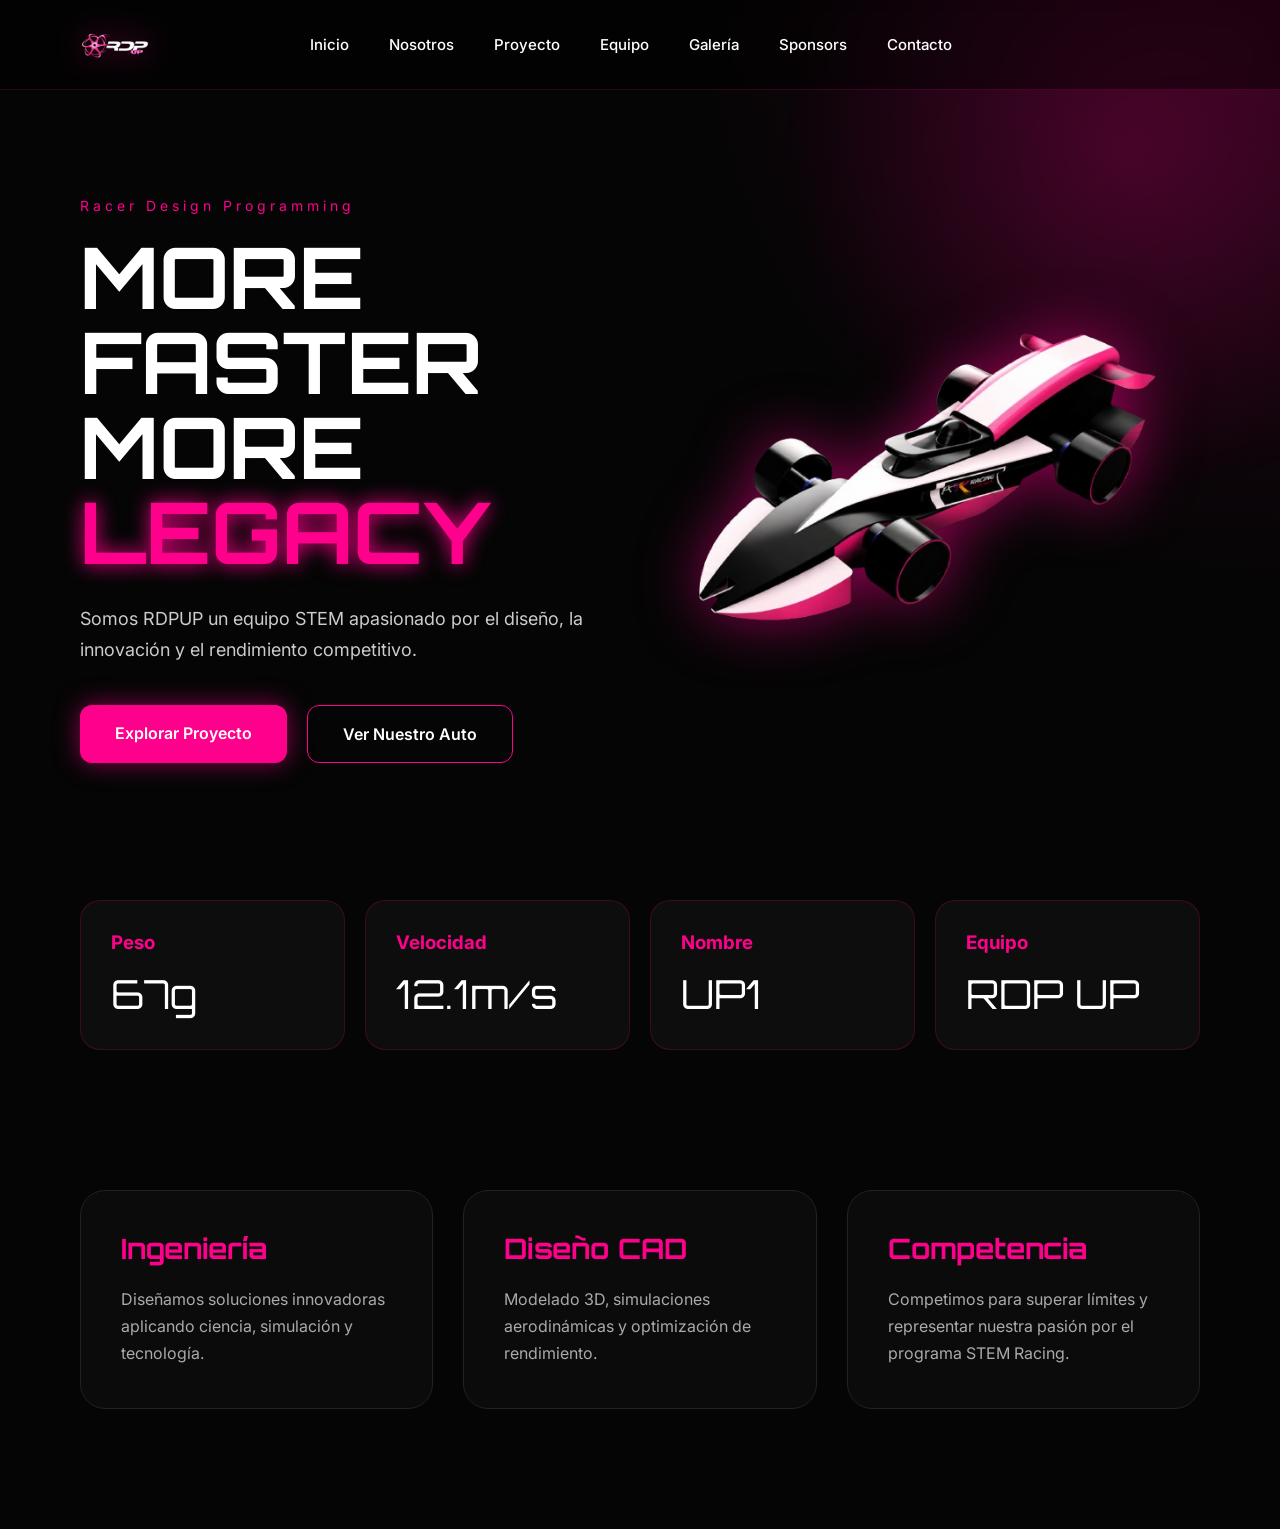
==== index.html @ 8506ed3d "1st 1st" ====
<!DOCTYPE html>
<html lang="es">

<head>

    <meta charset="UTF-8">

    <meta name="viewport" content="width=device-width, initial-scale=1.0">

    <title>RDP UP STEM Racing</title>

    <!-- FUENTES -->
    <link href="https://fonts.googleapis.com/css2?family=Orbitron:wght@400;600;700;800&family=Inter:wght@300;400;500;600&display=swap" rel="stylesheet">

    <!-- CSS -->
    <link rel="stylesheet" href="css/style.css">

</head>

<body>

    <!-- GLOW -->
    <div class="bg-glow"></div>

    <!-- LINEAS -->
    <div class="lines">

        <div class="line"></div>
        <div class="line"></div>
        <div class="line"></div>

    </div>

    <!-- NAVBAR -->
    <nav class="navbar">

        <!-- LOGO -->
        <div class="logo-container">

            <img src="assets/logo/logo.png" alt="RDP UP Logo" class="logo-img">

        </div>

        <!-- LINKS -->
        <div class="nav-links">

            <a href="index.html">Inicio</a>

            <a href="nosotros.html">Nosotros</a>

            <a href="proyecto.html">Proyecto</a>

            <a href="equipo.html">Equipo</a>

            <a href="galeria.html">Galería</a>

            <a href="sponsors.html">Sponsors</a>

            <a href="contacto.html">Contacto</a>

        </div>

    </nav>

    <!-- HERO -->
    <section class="hero">

        <!-- TEXTO -->
        <div class="hero-text">

            <div class="subtitle">
                Racer Design Programming
            </div>

            <h1>
                MORE FASTER<br>
                MORE<br>
                <span>LEGACY</span>
            </h1>

            <p>
                Somos RDPUP un equipo STEM apasionado por el diseño,
                la innovación y el rendimiento competitivo.
            </p>

            <!-- BOTONES -->
            <div class="buttons">

                <a href="proyecto.html" class="btn btn-primary">
                    Explorar Proyecto
                </a>

                <a href="#" class="btn btn-secondary">
                    Ver Nuestro Auto
                </a>

            </div>

        </div>

        <!-- AUTO -->
        <div class="hero-image">

            <img src="assets/cars/car.png" alt="Race Car">

        </div>

    </section>

    <!-- STATS -->
    <section class="stats">

        <div class="stat-card">

            <h3>Peso</h3>

            <p>67g</p>

        </div>

        <div class="stat-card">

            <h3>Velocidad</h3>

            <p>12.1m/s</p>

        </div>

        <div class="stat-card">

            <h3>Nombre</h3>

            <p>UP1</p>

        </div>

        <div class="stat-card">

            <h3>Equipo</h3>

            <p>RDP UP</p>

        </div>

    </section>

    <!-- FEATURES -->
    <section class="features">

        <div class="feature">

            <h2>Ingeniería</h2>

            <p>
                Diseñamos soluciones innovadoras aplicando ciencia,
                simulación y tecnología.
            </p>

        </div>

        <div class="feature">

            <h2>Diseño CAD</h2>

            <p>
                Modelado 3D, simulaciones aerodinámicas
                y optimización de rendimiento.
            </p>

        </div>

        <div class="feature">

            <h2>Competencia</h2>

            <p>
                Competimos para superar límites y representar
                nuestra pasión por el programa STEM Racing.
            </p>

        </div>

    </section>

</body>

</html>
---- css/style.css ----
*{
    margin:0;
    padding:0;
    box-sizing:border-box;
}

body{

    background:
    radial-gradient(circle at top right,#ff008c22,transparent 30%),
    #050505;

    color:white;

    font-family:'Inter',sans-serif;

    overflow-x:hidden;
}

/* GLOW */

.bg-glow{

    position:fixed;

    width:700px;
    height:700px;

    background:radial-gradient(circle,#ff008c33 0%, transparent 70%);

    top:-200px;
    right:-200px;

    z-index:-1;
}

/* NAVBAR */

.navbar{

    width:100%;
    height:90px;

    display:flex;
    align-items:center;
    justify-content:flex-start;

    padding:0 80px;

    position:fixed;

    top:0;
    left:0;

    z-index:1000;

    background:rgba(0,0,0,0.45);

    backdrop-filter:blur(10px);

    border-bottom:1px solid #ff008c33;
}

/* LOGO */

.logo-container{

    display:flex;
    align-items:center;
}

.logo-img{

    height:70px;

    width:auto;

    object-fit:contain;

    filter:drop-shadow(0 0 15px #ff008c88);

    transition:0.3s;
}

.logo-img:hover{

    transform:scale(1.05);

    filter:drop-shadow(0 0 25px #ff008c);
}

/* LINKS */

.nav-links{

    display:flex;

    gap:40px;

    margin-left:80px;
}

.nav-links a{

    color:white;

    text-decoration:none;

    font-size:15px;

    font-weight:500;

    position:relative;

    transition:0.3s;
}

.nav-links a:hover{

    color:#ff008c;
}

.nav-links a::after{

    content:"";

    position:absolute;

    left:0;
    bottom:-8px;

    width:0%;
    height:2px;

    background:#ff008c;

    transition:0.3s;
}

.nav-links a:hover::after{

    width:100%;
}

/* HERO */

.hero{

    min-height:100vh;

    display:flex;
    align-items:center;
    justify-content:space-between;

    padding:140px 80px 80px;

    position:relative;
}

.hero-text{

    width:50%;

    z-index:2;
}

.subtitle{

    color:#ff008c;

    letter-spacing:4px;

    margin-bottom:20px;

    font-size:14px;
}

.hero h1{

    font-family:'Orbitron',sans-serif;

    font-size:85px;

    line-height:1;

    margin-bottom:30px;

    text-transform:uppercase;
}

.hero h1 span{

    color:#ff008c;

    text-shadow:0 0 20px #ff008c;
}

.hero p{

    color:#cccccc;

    font-size:18px;

    line-height:1.7;

    max-width:550px;

    margin-bottom:40px;
}

/* BOTONES */

.buttons{

    display:flex;

    gap:20px;
}

.btn{

    padding:18px 35px;

    border-radius:12px;

    text-decoration:none;

    font-weight:600;

    transition:0.3s;
}

.btn-primary{

    background:#ff008c;

    color:white;

    box-shadow:0 0 25px #ff008c88;
}

.btn-primary:hover{

    transform:translateY(-5px);

    box-shadow:0 0 45px #ff008c;
}

.btn-secondary{

    border:1px solid #ff008c;

    color:white;
}

.btn-secondary:hover{

    background:#ff008c22;
}

/* AUTO */

.hero-image{

    width:50%;

    display:flex;
    justify-content:center;
}

.hero-image img{

    width:100%;

    max-width:850px;

    filter:drop-shadow(0 0 30px #ff008c88);

    animation:float 4s ease-in-out infinite;
}

/* FLOAT */

@keyframes float{

    0%{
        transform:translateY(0px);
    }

    50%{
        transform:translateY(-15px);
    }

    100%{
        transform:translateY(0px);
    }
}

/* STATS */

.stats{

    width:100%;

    display:grid;

    grid-template-columns:repeat(4,1fr);

    gap:20px;

    padding:0 80px 80px;
}

.stat-card{

    background:#0d0d0d;

    border:1px solid #ff008c33;

    padding:30px;

    border-radius:20px;

    transition:0.3s;
}

.stat-card:hover{

    transform:translateY(-8px);

    border-color:#ff008c;

    box-shadow:0 0 30px #ff008c22;
}

.stat-card h3{

    color:#ff008c;

    margin-bottom:15px;
}

.stat-card p{

    font-size:40px;

    font-family:'Orbitron',sans-serif;
}

/* FEATURES */

.features{

    padding:60px 80px 120px;

    display:grid;

    grid-template-columns:repeat(3,1fr);

    gap:30px;
}

.feature{

    background:#0b0b0b;

    border:1px solid #222;

    border-radius:25px;

    padding:40px;

    transition:0.4s;
}

.feature:hover{

    border-color:#ff008c;

    transform:translateY(-10px);

    box-shadow:0 0 40px #ff008c22;
}

.feature h2{

    color:#ff008c;

    margin-bottom:20px;

    font-size:28px;

    font-family:'Orbitron',sans-serif;
}

.feature p{

    color:#aaa;

    line-height:1.7;
}

/* LINEAS */

.lines{

    position:absolute;

    width:100%;
    height:100%;

    overflow:hidden;

    z-index:0;
}

.line{

    position:absolute;

    width:300px;
    height:2px;

    background:linear-gradient(to right, transparent, #ff008c);

    animation:move 5s linear infinite;

    opacity:0.3;
}

.line:nth-child(1){

    top:20%;
    left:-300px;
}

.line:nth-child(2){

    top:50%;
    left:-500px;

    animation-delay:2s;
}

.line:nth-child(3){

    top:75%;
    left:-400px;

    animation-delay:4s;
}

@keyframes move{

    0%{
        transform:translateX(0);
    }

    100%{
        transform:translateX(1800px);
    }
}

/* RESPONSIVE */

@media(max-width:1200px){

    .hero{

        flex-direction:column;

        text-align:center;
    }

    .hero-text,
    .hero-image{

        width:100%;
    }

    .hero h1{

        font-size:55px;
    }

    .buttons{

        justify-content:center;
    }

    .stats{

        grid-template-columns:repeat(2,1fr);
    }

    .features{

        grid-template-columns:1fr;
    }

    .navbar{

        padding:0 30px;
    }
}

@media(max-width:700px){

    .hero{

        padding:140px 25px 60px;
    }

    .stats{

        padding:0 25px 60px;

        grid-template-columns:1fr;
    }

    .features{

        padding:40px 25px 100px;
    }

    .hero h1{

        font-size:42px;
    }

    .nav-links{

        display:none;
    }

    .logo-img{

        height:55px;
    }
}

/* ========================= */
/* GOOGLE FONTS */
/* ========================= */

/*
<link href="https://fonts.googleapis.com/css2?family=Orbitron:wght@400;600;700;800&family=Inter:wght@300;400;500;600&display=swap" rel="stylesheet">
*/

/* ========================= */
/* RESET */
/* ========================= */

*{
    margin:0;
    padding:0;
    box-sizing:border-box;
}

/* ========================= */
/* BODY */
/* ========================= */

body{

    background:
    radial-gradient(circle at top right,#ff008c22,transparent 30%),
    #050505;

    color:white;

    font-family:'Inter',sans-serif;

    overflow-x:hidden;
}

/* ========================= */
/* NAVBAR */
/* ========================= */

.navbar{

    width:100%;

    height:90px;

    display:flex;

    align-items:center;

    justify-content:flex-start;

    gap:80px;

    padding:0 80px;

    position:fixed;

    top:0;
    left:0;

    z-index:1000;

    background:rgba(0,0,0,0.45);

    backdrop-filter:blur(10px);

    border-bottom:1px solid #ff008c33;
}

/* ========================= */
/* LOGO NAVBAR */
/* ========================= */

.logo-img{

    height:70px;

    width:auto;

    object-fit:contain;

    filter:drop-shadow(0 0 15px #ff008c88);

    transition:0.3s;
}

.logo-img:hover{

    transform:scale(1.05);

    filter:drop-shadow(0 0 25px #ff008c);
}

/* ========================= */
/* LINKS */
/* ========================= */

.nav-links{

    display:flex;

    gap:40px;
}

.nav-links a{

    color:white;

    text-decoration:none;

    font-size:15px;

    font-weight:500;

    position:relative;

    transition:0.3s;
}

.nav-links a:hover{

    color:#ff008c;
}

.nav-links a::after{

    content:"";

    position:absolute;

    left:0;
    bottom:-8px;

    width:0%;

    height:2px;

    background:#ff008c;

    transition:0.3s;
}

.nav-links a:hover::after{

    width:100%;
}

/* ========================= */
/* NOSOTROS */
/* ========================= */

.about{

    width:100%;

    padding:160px 80px 120px;

    position:relative;
}

/* ========================= */
/* TITULO */
/* ========================= */

.about-title{

    text-align:center;

    margin-bottom:100px;
}

.about-title h1{

    width:100%;

    display:flex;

    justify-content:center;

    align-items:center;

    margin-bottom:5px;
}

/* ========================= */
/* LOGO GRANDE */
/* ========================= */

.about-logo{

    width:400px !important;

    height:auto !important;

    display:block;

    margin:auto;

    object-fit:contain;

    filter:drop-shadow(0 0 30px #ff008c88);

    transition:0.3s;
}

.about-logo:hover{

    transform:scale(1.03);

    filter:drop-shadow(0 0 45px #ff008c);
}

.about-title p{

    color:#aaaaaa;

    font-size:18px;

    line-height:1.8;

    max-width:750px;

    margin:auto;
}

/* ========================= */
/* CONTENIDO */
/* ========================= */

.about-content{

    display:flex;

    align-items:center;

    justify-content:space-between;

    gap:70px;

    margin-bottom:120px;
}

/* ========================= */
/* TEXTO */
/* ========================= */

.about-text{

    width:50%;
}

.about-text h2{

    font-size:42px;

    margin-bottom:25px;

    font-family:'Orbitron',sans-serif;
}

.about-text p{

    color:#bdbdbd;

    line-height:1.8;

    font-size:17px;

    margin-bottom:35px;
}

/* ========================= */
/* MISION Y VISION */
/* ========================= */

.mission-vision{

    display:flex;

    gap:25px;
}

.info-card{

    background:#0d0d0d;

    border:1px solid #ff008c33;

    border-radius:22px;

    padding:30px;

    transition:0.3s;
}

.info-card:hover{

    transform:translateY(-8px);

    border-color:#ff008c;

    box-shadow:0 0 35px #ff008c22;
}

.info-card h3{

    color:#ff008c;

    margin-bottom:15px;

    font-size:24px;

    font-family:'Orbitron',sans-serif;
}

.info-card p{

    margin-bottom:0;
}

/* ========================= */
/* IMAGEN */
/* ========================= */

.about-image{

    width:50%;

    display:flex;

    justify-content:center;
}

.about-image img{

    width:100%;

    max-width:700px;

    filter:drop-shadow(0 0 35px #ff008c66);

    animation:float 4s ease-in-out infinite;
}

/* ========================= */
/* VALORES */
/* ========================= */

.values{

    display:grid;

    grid-template-columns:repeat(4,1fr);

    gap:25px;

    margin-bottom:120px;
}

.value-card{

    background:#0b0b0b;

    border:1px solid #222;

    border-radius:22px;

    padding:35px;

    transition:0.3s;
}

.value-card:hover{

    transform:translateY(-10px);

    border-color:#ff008c;

    box-shadow:0 0 35px #ff008c22;
}

.value-card h3{

    color:#ff008c;

    margin-bottom:20px;

    font-size:24px;

    font-family:'Orbitron',sans-serif;
}

.value-card p{

    color:#aaaaaa;

    line-height:1.7;
}

/* ========================= */
/* FRASE */
/* ========================= */

.about-quote{

    text-align:center;
}

.about-quote h2{

    font-size:44px;

    font-family:'Orbitron',sans-serif;

    text-shadow:0 0 20px #ff008c33;
}

/* ========================= */
/* FLOAT */
/* ========================= */

@keyframes float{

    0%{
        transform:translateY(0px);
    }

    50%{
        transform:translateY(-15px);
    }

    100%{
        transform:translateY(0px);
    }
}

/* ========================= */
/* RESPONSIVE */
/* ========================= */

@media(max-width:1200px){

    .about-content{

        flex-direction:column;
    }

    .about-text,
    .about-image{

        width:100%;
    }

    .values{

        grid-template-columns:repeat(2,1fr);
    }
}

@media(max-width:700px){

    .navbar{

        padding:0 20px;

        gap:30px;
    }

    .nav-links{

        display:none;
    }

    .logo-img{

        height:55px;
    }

    .about{

        padding:130px 25px 100px;
    }

    .about-logo{

        width:95% !important;
    }

    .about-title p{

        font-size:16px;
    }

    .about-text h2{

        font-size:30px;
    }

    .mission-vision{

        flex-direction:column;
    }

    .values{

        grid-template-columns:1fr;
    }

    .about-quote h2{

        font-size:28px;
    }
}

/* ========================= */
/* EQUIPO */
/* ========================= */

.team{

    width:100%;

    padding:160px 80px 120px;

    position:relative;
}

/* ========================= */
/* TITULO */
/* ========================= */

.team-title{

    text-align:center;

    margin-bottom:100px;
}

.team-title h1{

    font-size:72px;

    font-family:'Orbitron',sans-serif;

    color:#ff008c;

    margin-bottom:25px;

    text-shadow:0 0 20px #ff008c66;
}

.team-title p{

    color:#aaaaaa;

    font-size:18px;

    line-height:1.8;

    max-width:750px;

    margin:auto;
}

/* ========================= */
/* GRID */
/* ========================= */

.team-grid{

    display:grid;

    grid-template-columns:repeat(4,1fr);

    gap:30px;

    margin-bottom:120px;
}

/* ========================= */
/* CARD */
/* ========================= */

.team-card{

    background:#0b0b0b;

    border:1px solid #222;

    border-radius:28px;

    overflow:hidden;

    transition:0.4s;

    position:relative;
}

.team-card:hover{

    transform:translateY(-12px);

    border-color:#ff008c;

    box-shadow:0 0 40px #ff008c22;
}

/* ========================= */
/* IMAGEN */
/* ========================= */

.team-image{

    width:100%;

    height:320px;

    overflow:hidden;

    position:relative;
}

.team-image img{

    width:100%;

    height:100%;

    object-fit:cover;

    transition:0.5s;
}

.team-card:hover .team-image img{

    transform:scale(1.08);
}

/* ========================= */
/* INFO */
/* ========================= */

.team-info{

    padding:30px;
}

.team-info h2{

    font-size:28px;

    font-family:'Orbitron',sans-serif;

    margin-bottom:10px;
}

.team-info h3{

    color:#ff008c;

    margin-bottom:18px;

    font-size:18px;

    font-weight:600;
}

.team-info p{

    color:#aaaaaa;

    line-height:1.7;

    font-size:15px;
}

/* ========================= */
/* FRASE */
/* ========================= */

.team-quote{

    text-align:center;
}

.team-quote h2{

    font-size:44px;

    font-family:'Orbitron',sans-serif;

    text-shadow:0 0 20px #ff008c33;
}

/* ========================= */
/* RESPONSIVE */
/* ========================= */

@media(max-width:1300px){

    .team-grid{

        grid-template-columns:repeat(2,1fr);
    }
}

@media(max-width:700px){

    .team{

        padding:130px 25px 100px;
    }

    .team-title h1{

        font-size:48px;
    }

    .team-title p{

        font-size:16px;
    }

    .team-grid{

        grid-template-columns:1fr;
    }

    .team-image{

        height:280px;
    }

    .team-quote h2{

        font-size:28px;
    }
}

/* ========================= */
/* GALERIA */
/* ========================= */

.gallery{

    width:100%;

    padding:160px 80px 120px;

    position:relative;
}

/* ========================= */
/* TITULO */
/* ========================= */

.gallery-title{

    text-align:center;

    margin-bottom:100px;
}

.gallery-title h1{

    font-size:72px;

    font-family:'Orbitron',sans-serif;

    color:#ff008c;

    margin-bottom:25px;

    text-shadow:0 0 20px #ff008c66;
}

.gallery-title p{

    color:#aaaaaa;

    font-size:18px;

    line-height:1.8;

    max-width:750px;

    margin:auto;
}

/* ========================= */
/* GRID */
/* ========================= */

.gallery-grid{

    display:grid;

    grid-template-columns:repeat(3,1fr);

    grid-auto-rows:280px;

    gap:25px;

    margin-bottom:120px;
}

/* ========================= */
/* ITEM */
/* ========================= */

.gallery-item{

    position:relative;

    overflow:hidden;

    border-radius:28px;

    border:1px solid #222;

    background:#0b0b0b;

    transition:0.4s;
}

.gallery-item:hover{

    transform:translateY(-10px);

    border-color:#ff008c;

    box-shadow:0 0 40px #ff008c22;
}

/* ========================= */
/* ITEMS GRANDES */
/* ========================= */

.gallery-item.large{

    grid-column:span 2;
}

/* ========================= */
/* IMAGEN */
/* ========================= */

.gallery-item img{

    width:100%;

    height:100%;

    object-fit:cover;

    transition:0.6s;
}

.gallery-item:hover img{

    transform:scale(1.08);
}

/* ========================= */
/* OVERLAY */
/* ========================= */

.gallery-overlay{

    position:absolute;

    inset:0;

    background:
    linear-gradient(to top,
    rgba(0,0,0,0.9),
    rgba(0,0,0,0.1));

    display:flex;

    align-items:flex-end;

    padding:30px;

    opacity:1;
}

.gallery-overlay h2{

    color:white;

    font-size:28px;

    font-family:'Orbitron',sans-serif;

    text-shadow:0 0 10px #000;
}

/* ========================= */
/* FRASE */
/* ========================= */

.gallery-quote{

    text-align:center;
}

.gallery-quote h2{

    font-size:44px;

    font-family:'Orbitron',sans-serif;

    text-shadow:0 0 20px #ff008c33;
}

/* ========================= */
/* RESPONSIVE */
/* ========================= */

@media(max-width:1200px){

    .gallery-grid{

        grid-template-columns:repeat(2,1fr);
    }

    .gallery-item.large{

        grid-column:span 2;
    }
}

@media(max-width:700px){

    .gallery{

        padding:130px 25px 100px;
    }

    .gallery-title h1{

        font-size:48px;
    }

    .gallery-title p{

        font-size:16px;
    }

    .gallery-grid{

        grid-template-columns:1fr;

        grid-auto-rows:260px;
    }

    .gallery-item.large{

        grid-column:span 1;
    }

    .gallery-overlay h2{

        font-size:22px;
    }

    .gallery-quote h2{

        font-size:28px;
    }
}

/* ========================= */
/* PROYECTO */
/* ========================= */

.project{

    width:100%;

    padding:160px 80px 120px;

    position:relative;
}

/* ========================= */
/* TITULO */
/* ========================= */

.project-title{

    text-align:center;

    margin-bottom:100px;
}

.project-title h1{

    font-size:72px;

    font-family:'Orbitron',sans-serif;

    color:#ff008c;

    margin-bottom:25px;

    text-shadow:0 0 20px #ff008c66;
}

.project-title p{

    color:#aaaaaa;

    font-size:18px;

    line-height:1.8;

    max-width:760px;

    margin:auto;
}

/* ========================= */
/* HERO */
/* ========================= */

.project-hero{

    display:flex;

    align-items:center;

    justify-content:space-between;

    gap:80px;

    margin-bottom:120px;
}

/* ========================= */
/* INFO */
/* ========================= */

.project-info{

    width:50%;
}

.project-info h2{

    font-size:54px;

    font-family:'Orbitron',sans-serif;

    margin-bottom:25px;
}

.project-info p{

    color:#bdbdbd;

    line-height:1.9;

    font-size:17px;

    margin-bottom:40px;
}

/* ========================= */
/* STATS */
/* ========================= */

.project-stats{

    display:flex;

    gap:25px;

    flex-wrap:wrap;
}

.project-stat{

    background:#0d0d0d;

    border:1px solid #ff008c33;

    border-radius:22px;

    padding:28px;

    min-width:240px;

    max-width:320px;

    transition:0.3s;
}

.project-stat:hover{

    transform:translateY(-8px);

    border-color:#ff008c;

    box-shadow:0 0 35px #ff008c22;
}

.project-stat h3{

    color:#ff008c;

    margin-bottom:12px;

    font-size:18px;
}

.project-stat span{

    font-size:20px;

    font-family:'Inter',sans-serif;

    font-weight:500;

    line-height:1.6;

    color:#ffffff;

    display:block;
}

/* ========================= */
/* IMAGEN */
/* ========================= */

.project-image{

    width:50%;

    display:flex;

    justify-content:center;
}

.project-image img{

    width:100%;

    max-width:760px;

    filter:drop-shadow(0 0 45px #ff008c66);

    animation:float 4s ease-in-out infinite;
}

/* ========================= */
/* FEATURES */
/* ========================= */

.project-features{

    display:grid;

    grid-template-columns:repeat(3,1fr);

    gap:30px;

    margin-bottom:120px;
}

.feature-card{

    background:#0b0b0b;

    border:1px solid #222;

    border-radius:28px;

    padding:40px;

    transition:0.4s;
}

.feature-card:hover{

    transform:translateY(-10px);

    border-color:#ff008c;

    box-shadow:0 0 40px #ff008c22;
}

.feature-card h2{

    color:#ff008c;

    margin-bottom:20px;

    font-size:28px;

    font-family:'Orbitron',sans-serif;
}

.feature-card p{

    color:#aaaaaa;

    line-height:1.8;
}

/* ========================= */
/* TIMELINE */
/* ========================= */

.timeline-section{

    margin-bottom:120px;
}

.timeline-section h2{

    text-align:center;

    font-size:52px;

    font-family:'Orbitron',sans-serif;

    margin-bottom:70px;
}

/* ========================= */
/* TIMELINE GRID */
/* ========================= */

.timeline{

    display:grid;

    grid-template-columns:repeat(4,1fr);

    gap:25px;
}

.timeline-item{

    background:#0d0d0d;

    border:1px solid #222;

    border-radius:26px;

    padding:35px;

    transition:0.4s;

    position:relative;

    overflow:hidden;
}

.timeline-item:hover{

    transform:translateY(-10px);

    border-color:#ff008c;

    box-shadow:0 0 40px #ff008c22;
}

.timeline-item span{

    position:absolute;

    top:20px;
    right:20px;

    font-size:70px;

    font-family:'Orbitron',sans-serif;

    color:#ff008c11;
}

.timeline-item h3{

    font-size:28px;

    margin-bottom:20px;

    position:relative;

    z-index:2;

    font-family:'Orbitron',sans-serif;
}

.timeline-item p{

    color:#aaaaaa;

    line-height:1.8;

    position:relative;

    z-index:2;
}

/* ========================= */
/* FRASE */
/* ========================= */

.project-quote{

    text-align:center;
}

.project-quote h2{

    font-size:46px;

    font-family:'Orbitron',sans-serif;

    text-shadow:0 0 20px #ff008c33;
}

/* ========================= */
/* FLOAT */
/* ========================= */

@keyframes float{

    0%{
        transform:translateY(0px);
    }

    50%{
        transform:translateY(-15px);
    }

    100%{
        transform:translateY(0px);
    }
}

/* ========================= */
/* RESPONSIVE */
/* ========================= */

@media(max-width:1300px){

    .project-hero{

        flex-direction:column;
    }

    .project-info,
    .project-image{

        width:100%;
    }

    .project-features{

        grid-template-columns:1fr;
    }

    .timeline{

        grid-template-columns:repeat(2,1fr);
    }
}

@media(max-width:700px){

    .project{

        padding:130px 25px 100px;
    }

    .project-title h1{

        font-size:48px;
    }

    .project-title p{

        font-size:16px;
    }

    .project-info h2{

        font-size:38px;
    }

    .project-stats{

        flex-direction:column;
    }

    .timeline{

        grid-template-columns:1fr;
    }

    .timeline-section h2{

        font-size:34px;
    }

    .project-quote h2{

        font-size:28px;
    }
}

/* ========================= */
/* SPONSORS */
/* ========================= */

.sponsors{

    width:100%;

    padding:160px 80px 120px;

    position:relative;
}

/* ========================= */
/* TITULO */
/* ========================= */

.sponsors-title{

    text-align:center;

    margin-bottom:100px;
}

.sponsors-title h1{

    font-size:72px;

    font-family:'Orbitron',sans-serif;

    color:#ff008c;

    margin-bottom:25px;

    text-shadow:0 0 20px #ff008c66;
}

.sponsors-title p{

    color:#aaaaaa;

    font-size:18px;

    line-height:1.8;

    max-width:760px;

    margin:auto;
}

/* ========================= */
/* GRID */
/* ========================= */

.sponsors-grid{

    display:grid;

    grid-template-columns:repeat(3,1fr);

    gap:35px;

    margin-bottom:120px;
}

/* ========================= */
/* CARD */
/* ========================= */

.sponsor-card{

    background:#0b0b0b;

    border:1px solid #222;

    border-radius:30px;

    padding:45px 35px;

    transition:0.4s;

    text-align:center;

    position:relative;

    overflow:hidden;
}

.sponsor-card:hover{

    transform:translateY(-12px);

    border-color:#ff008c;

    box-shadow:0 0 45px #ff008c22;
}

/* ========================= */
/* LOGO */
/* ========================= */

.sponsor-logo{

    width:100%;

    height:140px;

    display:flex;

    align-items:center;

    justify-content:center;

    margin-bottom:35px;
}

.sponsor-logo img{

    max-width:180px;

    max-height:120px;

    object-fit:contain;

    filter:drop-shadow(0 0 20px #ff008c55);

    transition:0.4s;
}

.sponsor-card:hover .sponsor-logo img{

    transform:scale(1.08);

    filter:drop-shadow(0 0 30px #ff008c);
}

/* ========================= */
/* INFO */
/* ========================= */

.sponsor-info h2{

    font-size:28px;

    font-family:'Orbitron',sans-serif;

    margin-bottom:20px;

    color:white;
}

.sponsor-info p{

    color:#aaaaaa;

    line-height:1.8;

    font-size:16px;
}

/* ========================= */
/* CTA */
/* ========================= */

.sponsor-cta{

    text-align:center;

    background:#0b0b0b;

    border:1px solid #ff008c33;

    border-radius:35px;

    padding:70px 50px;
}

.sponsor-cta h2{

    font-size:46px;

    font-family:'Orbitron',sans-serif;

    margin-bottom:25px;

    text-shadow:0 0 20px #ff008c33;
}

.sponsor-cta p{

    color:#aaaaaa;

    font-size:18px;

    line-height:1.8;

    max-width:700px;

    margin:auto auto 40px;
}

/* ========================= */
/* BOTON */
/* ========================= */

.sponsor-btn{

    display:inline-block;

    padding:18px 40px;

    background:#ff008c;

    color:white;

    text-decoration:none;

    border-radius:14px;

    font-weight:600;

    transition:0.3s;

    box-shadow:0 0 25px #ff008c66;
}

.sponsor-btn:hover{

    transform:translateY(-5px);

    box-shadow:0 0 45px #ff008c;
}

/* ========================= */
/* RESPONSIVE */
/* ========================= */

@media(max-width:1200px){

    .sponsors-grid{

        grid-template-columns:1fr;
    }
}

@media(max-width:700px){

    .sponsors{

        padding:130px 25px 100px;
    }

    .sponsors-title h1{

        font-size:48px;
    }

    .sponsors-title p{

        font-size:16px;
    }

    .sponsor-cta{

        padding:50px 25px;
    }

    .sponsor-cta h2{

        font-size:32px;
    }

    .sponsor-cta p{

        font-size:16px;
    }
}

/* ========================= */
/* CONTACTO */
/* ========================= */

.contact{

    width:100%;

    padding:160px 80px 120px;

    position:relative;
}

/* ========================= */
/* TITULO */
/* ========================= */

.contact-title{

    text-align:center;

    margin-bottom:100px;
}

.contact-title h1{

    font-size:72px;

    font-family:'Orbitron',sans-serif;

    color:#ff008c;

    margin-bottom:25px;

    text-shadow:0 0 20px #ff008c66;
}

.contact-title p{

    color:#aaaaaa;

    font-size:18px;

    line-height:1.8;

    max-width:750px;

    margin:auto;
}

/* ========================= */
/* CONTENIDO */
/* ========================= */

.contact-container{

    display:flex;

    gap:40px;

    align-items:flex-start;

    justify-content:center;

    margin-bottom:120px;
}

/* ========================= */
/* INFO */
/* ========================= */

.contact-info{

    width:40%;

    display:flex;

    flex-direction:column;

    gap:30px;
}

.contact-card{

    background:#0b0b0b;

    border:1px solid #222;

    border-radius:28px;

    padding:40px;

    transition:0.4s;
}

.contact-card:hover{

    transform:translateY(-10px);

    border-color:#ff008c;

    box-shadow:0 0 40px #ff008c22;
}

.contact-card h2{

    color:#ff008c;

    margin-bottom:20px;

    font-size:28px;

    font-family:'Orbitron',sans-serif;
}

.contact-card p{

    color:#aaaaaa;

    line-height:1.8;

    font-size:17px;
}

/* ========================= */
/* REDES */
/* ========================= */

.socials-section{

    width:60%;

    background:#0b0b0b;

    border:1px solid #222;

    border-radius:28px;

    padding:40px;

    transition:0.4s;
}

.socials-section:hover{

    border-color:#ff008c;

    box-shadow:0 0 40px #ff008c22;
}

.socials-section h2{

    color:#ff008c;

    font-size:34px;

    margin-bottom:35px;

    font-family:'Orbitron',sans-serif;
}

/* ========================= */
/* GRID REDES */
/* ========================= */

.socials-grid{

    display:grid;

    grid-template-columns:repeat(2,1fr);

    gap:25px;
}

/* ========================= */
/* CARD RED SOCIAL */
/* ========================= */

.social-card{

    background:#111111;

    border:1px solid #222;

    border-radius:24px;

    padding:35px;

    text-decoration:none;

    transition:0.4s;
}

.social-card:hover{

    transform:translateY(-8px);

    border-color:#ff008c;

    background:#151515;

    box-shadow:0 0 35px #ff008c22;
}

.social-card h3{

    color:#ff008c;

    margin-bottom:15px;

    font-size:26px;

    font-family:'Orbitron',sans-serif;
}

.social-card p{

    color:#aaaaaa;

    font-size:17px;

    line-height:1.7;
}

/* ========================= */
/* FRASE */
/* ========================= */

.contact-quote{

    text-align:center;
}

.contact-quote h2{

    font-size:44px;

    font-family:'Orbitron',sans-serif;

    text-shadow:0 0 20px #ff008c33;
}

/* ========================= */
/* RESPONSIVE */
/* ========================= */

@media(max-width:1100px){

    .contact-container{

        flex-direction:column;
    }

    .contact-info,
    .socials-section{

        width:100%;
    }
}

@media(max-width:700px){

    .contact{

        padding:130px 25px 100px;
    }

    .contact-title h1{

        font-size:48px;
    }

    .contact-title p{

        font-size:16px;
    }

    .socials-grid{

        grid-template-columns:1fr;
    }

    .contact-card,
    .social-card,
    .socials-section{

        padding:30px;
    }

    .contact-quote h2{

        font-size:28px;
    }
}
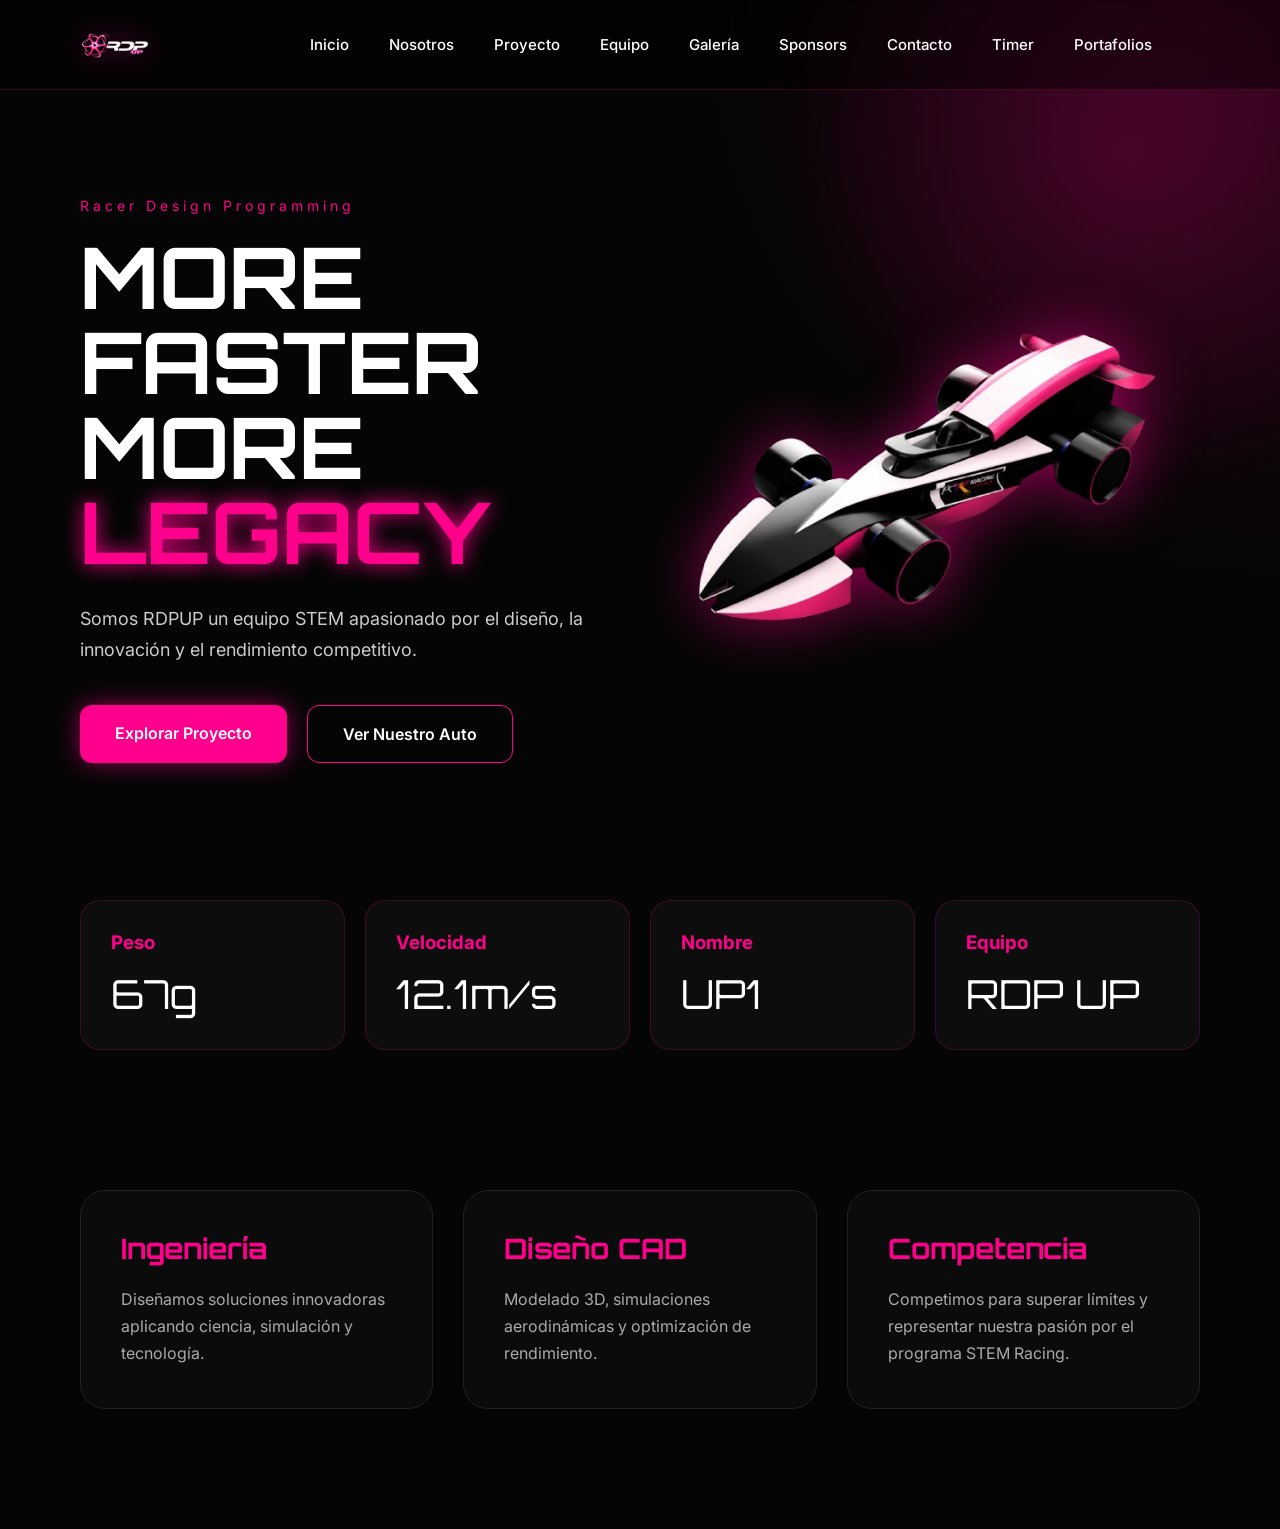
==== commit c2d35d82: "Primer commit" ====
--- a/index.html
+++ b/index.html
@@ -1,187 +1,191 @@
-<!DOCTYPE html>
-<html lang="es">
-
-<head>
-
-    <meta charset="UTF-8">
-
-    <meta name="viewport" content="width=device-width, initial-scale=1.0">
-
-    <title>RDP UP STEM Racing</title>
-
-    <!-- FUENTES -->
-    <link href="https://fonts.googleapis.com/css2?family=Orbitron:wght@400;600;700;800&family=Inter:wght@300;400;500;600&display=swap" rel="stylesheet">
-
-    <!-- CSS -->
-    <link rel="stylesheet" href="css/style.css">
-
-</head>
-
-<body>
-
-    <!-- GLOW -->
-    <div class="bg-glow"></div>
-
-    <!-- LINEAS -->
-    <div class="lines">
-
-        <div class="line"></div>
-        <div class="line"></div>
-        <div class="line"></div>
-
-    </div>
-
-    <!-- NAVBAR -->
-    <nav class="navbar">
-
-        <!-- LOGO -->
-        <div class="logo-container">
-
-            <img src="assets/logo/logo.png" alt="RDP UP Logo" class="logo-img">
-
-        </div>
-
-        <!-- LINKS -->
-        <div class="nav-links">
-
-            <a href="index.html">Inicio</a>
-
-            <a href="nosotros.html">Nosotros</a>
-
-            <a href="proyecto.html">Proyecto</a>
-
-            <a href="equipo.html">Equipo</a>
-
-            <a href="galeria.html">Galería</a>
-
-            <a href="sponsors.html">Sponsors</a>
-
-            <a href="contacto.html">Contacto</a>
-
-        </div>
-
-    </nav>
-
-    <!-- HERO -->
-    <section class="hero">
-
-        <!-- TEXTO -->
-        <div class="hero-text">
-
-            <div class="subtitle">
-                Racer Design Programming
-            </div>
-
-            <h1>
-                MORE FASTER<br>
-                MORE<br>
-                <span>LEGACY</span>
-            </h1>
-
-            <p>
-                Somos RDPUP un equipo STEM apasionado por el diseño,
-                la innovación y el rendimiento competitivo.
-            </p>
-
-            <!-- BOTONES -->
-            <div class="buttons">
-
-                <a href="proyecto.html" class="btn btn-primary">
-                    Explorar Proyecto
-                </a>
-
-                <a href="#" class="btn btn-secondary">
-                    Ver Nuestro Auto
-                </a>
-
-            </div>
-
-        </div>
-
-        <!-- AUTO -->
-        <div class="hero-image">
-
-            <img src="assets/cars/car.png" alt="Race Car">
-
-        </div>
-
-    </section>
-
-    <!-- STATS -->
-    <section class="stats">
-
-        <div class="stat-card">
-
-            <h3>Peso</h3>
-
-            <p>67g</p>
-
-        </div>
-
-        <div class="stat-card">
-
-            <h3>Velocidad</h3>
-
-            <p>12.1m/s</p>
-
-        </div>
-
-        <div class="stat-card">
-
-            <h3>Nombre</h3>
-
-            <p>UP1</p>
-
-        </div>
-
-        <div class="stat-card">
-
-            <h3>Equipo</h3>
-
-            <p>RDP UP</p>
-
-        </div>
-
-    </section>
-
-    <!-- FEATURES -->
-    <section class="features">
-
-        <div class="feature">
-
-            <h2>Ingeniería</h2>
-
-            <p>
-                Diseñamos soluciones innovadoras aplicando ciencia,
-                simulación y tecnología.
-            </p>
-
-        </div>
-
-        <div class="feature">
-
-            <h2>Diseño CAD</h2>
-
-            <p>
-                Modelado 3D, simulaciones aerodinámicas
-                y optimización de rendimiento.
-            </p>
-
-        </div>
-
-        <div class="feature">
-
-            <h2>Competencia</h2>
-
-            <p>
-                Competimos para superar límites y representar
-                nuestra pasión por el programa STEM Racing.
-            </p>
-
-        </div>
-
-    </section>
-
-</body>
-
+<!DOCTYPE html>
+<html lang="es">
+
+<head>
+
+    <meta charset="UTF-8">
+
+    <meta name="viewport" content="width=device-width, initial-scale=1.0">
+
+    <title>RDP UP STEM Racing</title>
+
+    <!-- FUENTES -->
+    <link href="https://fonts.googleapis.com/css2?family=Orbitron:wght@400;600;700;800&family=Inter:wght@300;400;500;600&display=swap" rel="stylesheet">
+
+    <!-- CSS -->
+    <link rel="stylesheet" href="css/style.css">
+
+</head>
+
+<body>
+
+    <!-- GLOW -->
+    <div class="bg-glow"></div>
+
+    <!-- LINEAS -->
+    <div class="lines">
+
+        <div class="line"></div>
+        <div class="line"></div>
+        <div class="line"></div>
+
+    </div>
+
+    <!-- NAVBAR -->
+    <nav class="navbar">
+
+        <!-- LOGO -->
+        <div class="logo-container">
+
+            <img src="assets/logo/logo.png" alt="RDP UP Logo" class="logo-img">
+
+        </div>
+
+        <!-- LINKS -->
+        <div class="nav-links">
+
+            <a href="index.html">Inicio</a>
+
+            <a href="nosotros.html">Nosotros</a>
+
+            <a href="proyecto.html">Proyecto</a>
+
+            <a href="equipo.html">Equipo</a>
+
+            <a href="galeria.html">Galería</a>
+
+            <a href="sponsors.html">Sponsors</a>
+
+            <a href="contacto.html">Contacto</a>
+
+            <a href="timer.html">Timer</a>
+
+            <a href="portafolios.html">Portafolios</a>
+
+        </div>
+
+    </nav>
+
+    <!-- HERO -->
+    <section class="hero">
+
+        <!-- TEXTO -->
+        <div class="hero-text">
+
+            <div class="subtitle">
+                Racer Design Programming
+            </div>
+
+            <h1>
+                MORE FASTER<br>
+                MORE<br>
+                <span>LEGACY</span>
+            </h1>
+
+            <p>
+                Somos RDPUP un equipo STEM apasionado por el diseño,
+                la innovación y el rendimiento competitivo.
+            </p>
+
+            <!-- BOTONES -->
+            <div class="buttons">
+
+                <a href="proyecto.html" class="btn btn-primary">
+                    Explorar Proyecto
+                </a>
+
+                <a href="#" class="btn btn-secondary">
+                    Ver Nuestro Auto
+                </a>
+
+            </div>
+
+        </div>
+
+        <!-- AUTO -->
+        <div class="hero-image">
+
+            <img src="assets/cars/car.png" alt="Race Car">
+
+        </div>
+
+    </section>
+
+    <!-- STATS -->
+    <section class="stats">
+
+        <div class="stat-card">
+
+            <h3>Peso</h3>
+
+            <p>67g</p>
+
+        </div>
+
+        <div class="stat-card">
+
+            <h3>Velocidad</h3>
+
+            <p>12.1m/s</p>
+
+        </div>
+
+        <div class="stat-card">
+
+            <h3>Nombre</h3>
+
+            <p>UP1</p>
+
+        </div>
+
+        <div class="stat-card">
+
+            <h3>Equipo</h3>
+
+            <p>RDP UP</p>
+
+        </div>
+
+    </section>
+
+    <!-- FEATURES -->
+    <section class="features">
+
+        <div class="feature">
+
+            <h2>Ingeniería</h2>
+
+            <p>
+                Diseñamos soluciones innovadoras aplicando ciencia,
+                simulación y tecnología.
+            </p>
+
+        </div>
+
+        <div class="feature">
+
+            <h2>Diseño CAD</h2>
+
+            <p>
+                Modelado 3D, simulaciones aerodinámicas
+                y optimización de rendimiento.
+            </p>
+
+        </div>
+
+        <div class="feature">
+
+            <h2>Competencia</h2>
+
+            <p>
+                Competimos para superar límites y representar
+                nuestra pasión por el programa STEM Racing.
+            </p>
+
+        </div>
+
+    </section>
+
+</body>
+
 </html>
--- a/css/style.css
+++ b/css/style.css
@@ -1,2529 +1,4130 @@
-*{
-    margin:0;
-    padding:0;
-    box-sizing:border-box;
-}
-
-body{
-
-    background:
-    radial-gradient(circle at top right,#ff008c22,transparent 30%),
-    #050505;
-
-    color:white;
-
-    font-family:'Inter',sans-serif;
-
-    overflow-x:hidden;
-}
-
-/* GLOW */
-
-.bg-glow{
-
-    position:fixed;
-
-    width:700px;
-    height:700px;
-
-    background:radial-gradient(circle,#ff008c33 0%, transparent 70%);
-
-    top:-200px;
-    right:-200px;
-
-    z-index:-1;
-}
-
-/* NAVBAR */
-
-.navbar{
-
-    width:100%;
-    height:90px;
-
-    display:flex;
-    align-items:center;
-    justify-content:flex-start;
-
-    padding:0 80px;
-
-    position:fixed;
-
-    top:0;
-    left:0;
-
-    z-index:1000;
-
-    background:rgba(0,0,0,0.45);
-
-    backdrop-filter:blur(10px);
-
-    border-bottom:1px solid #ff008c33;
-}
-
-/* LOGO */
-
-.logo-container{
-
-    display:flex;
-    align-items:center;
-}
-
-.logo-img{
-
-    height:70px;
-
-    width:auto;
-
-    object-fit:contain;
-
-    filter:drop-shadow(0 0 15px #ff008c88);
-
-    transition:0.3s;
-}
-
-.logo-img:hover{
-
-    transform:scale(1.05);
-
-    filter:drop-shadow(0 0 25px #ff008c);
-}
-
-/* LINKS */
-
-.nav-links{
-
-    display:flex;
-
-    gap:40px;
-
-    margin-left:80px;
-}
-
-.nav-links a{
-
-    color:white;
-
-    text-decoration:none;
-
-    font-size:15px;
-
-    font-weight:500;
-
-    position:relative;
-
-    transition:0.3s;
-}
-
-.nav-links a:hover{
-
-    color:#ff008c;
-}
-
-.nav-links a::after{
-
-    content:"";
-
-    position:absolute;
-
-    left:0;
-    bottom:-8px;
-
-    width:0%;
-    height:2px;
-
-    background:#ff008c;
-
-    transition:0.3s;
-}
-
-.nav-links a:hover::after{
-
-    width:100%;
-}
-
-/* HERO */
-
-.hero{
-
-    min-height:100vh;
-
-    display:flex;
-    align-items:center;
-    justify-content:space-between;
-
-    padding:140px 80px 80px;
-
-    position:relative;
-}
-
-.hero-text{
-
-    width:50%;
-
-    z-index:2;
-}
-
-.subtitle{
-
-    color:#ff008c;
-
-    letter-spacing:4px;
-
-    margin-bottom:20px;
-
-    font-size:14px;
-}
-
-.hero h1{
-
-    font-family:'Orbitron',sans-serif;
-
-    font-size:85px;
-
-    line-height:1;
-
-    margin-bottom:30px;
-
-    text-transform:uppercase;
-}
-
-.hero h1 span{
-
-    color:#ff008c;
-
-    text-shadow:0 0 20px #ff008c;
-}
-
-.hero p{
-
-    color:#cccccc;
-
-    font-size:18px;
-
-    line-height:1.7;
-
-    max-width:550px;
-
-    margin-bottom:40px;
-}
-
-/* BOTONES */
-
-.buttons{
-
-    display:flex;
-
-    gap:20px;
-}
-
-.btn{
-
-    padding:18px 35px;
-
-    border-radius:12px;
-
-    text-decoration:none;
-
-    font-weight:600;
-
-    transition:0.3s;
-}
-
-.btn-primary{
-
-    background:#ff008c;
-
-    color:white;
-
-    box-shadow:0 0 25px #ff008c88;
-}
-
-.btn-primary:hover{
-
-    transform:translateY(-5px);
-
-    box-shadow:0 0 45px #ff008c;
-}
-
-.btn-secondary{
-
-    border:1px solid #ff008c;
-
-    color:white;
-}
-
-.btn-secondary:hover{
-
-    background:#ff008c22;
-}
-
-/* AUTO */
-
-.hero-image{
-
-    width:50%;
-
-    display:flex;
-    justify-content:center;
-}
-
-.hero-image img{
-
-    width:100%;
-
-    max-width:850px;
-
-    filter:drop-shadow(0 0 30px #ff008c88);
-
-    animation:float 4s ease-in-out infinite;
-}
-
-/* FLOAT */
-
-@keyframes float{
-
-    0%{
-        transform:translateY(0px);
-    }
-
-    50%{
-        transform:translateY(-15px);
-    }
-
-    100%{
-        transform:translateY(0px);
-    }
-}
-
-/* STATS */
-
-.stats{
-
-    width:100%;
-
-    display:grid;
-
-    grid-template-columns:repeat(4,1fr);
-
-    gap:20px;
-
-    padding:0 80px 80px;
-}
-
-.stat-card{
-
-    background:#0d0d0d;
-
-    border:1px solid #ff008c33;
-
-    padding:30px;
-
-    border-radius:20px;
-
-    transition:0.3s;
-}
-
-.stat-card:hover{
-
-    transform:translateY(-8px);
-
-    border-color:#ff008c;
-
-    box-shadow:0 0 30px #ff008c22;
-}
-
-.stat-card h3{
-
-    color:#ff008c;
-
-    margin-bottom:15px;
-}
-
-.stat-card p{
-
-    font-size:40px;
-
-    font-family:'Orbitron',sans-serif;
-}
-
-/* FEATURES */
-
-.features{
-
-    padding:60px 80px 120px;
-
-    display:grid;
-
-    grid-template-columns:repeat(3,1fr);
-
-    gap:30px;
-}
-
-.feature{
-
-    background:#0b0b0b;
-
-    border:1px solid #222;
-
-    border-radius:25px;
-
-    padding:40px;
-
-    transition:0.4s;
-}
-
-.feature:hover{
-
-    border-color:#ff008c;
-
-    transform:translateY(-10px);
-
-    box-shadow:0 0 40px #ff008c22;
-}
-
-.feature h2{
-
-    color:#ff008c;
-
-    margin-bottom:20px;
-
-    font-size:28px;
-
-    font-family:'Orbitron',sans-serif;
-}
-
-.feature p{
-
-    color:#aaa;
-
-    line-height:1.7;
-}
-
-/* LINEAS */
-
-.lines{
-
-    position:absolute;
-
-    width:100%;
-    height:100%;
-
-    overflow:hidden;
-
-    z-index:0;
-}
-
-.line{
-
-    position:absolute;
-
-    width:300px;
-    height:2px;
-
-    background:linear-gradient(to right, transparent, #ff008c);
-
-    animation:move 5s linear infinite;
-
-    opacity:0.3;
-}
-
-.line:nth-child(1){
-
-    top:20%;
-    left:-300px;
-}
-
-.line:nth-child(2){
-
-    top:50%;
-    left:-500px;
-
-    animation-delay:2s;
-}
-
-.line:nth-child(3){
-
-    top:75%;
-    left:-400px;
-
-    animation-delay:4s;
-}
-
-@keyframes move{
-
-    0%{
-        transform:translateX(0);
-    }
-
-    100%{
-        transform:translateX(1800px);
-    }
-}
-
-/* RESPONSIVE */
-
-@media(max-width:1200px){
-
-    .hero{
-
-        flex-direction:column;
-
-        text-align:center;
-    }
-
-    .hero-text,
-    .hero-image{
-
-        width:100%;
-    }
-
-    .hero h1{
-
-        font-size:55px;
-    }
-
-    .buttons{
-
-        justify-content:center;
-    }
-
-    .stats{
-
-        grid-template-columns:repeat(2,1fr);
-    }
-
-    .features{
-
-        grid-template-columns:1fr;
-    }
-
-    .navbar{
-
-        padding:0 30px;
-    }
-}
-
-@media(max-width:700px){
-
-    .hero{
-
-        padding:140px 25px 60px;
-    }
-
-    .stats{
-
-        padding:0 25px 60px;
-
-        grid-template-columns:1fr;
-    }
-
-    .features{
-
-        padding:40px 25px 100px;
-    }
-
-    .hero h1{
-
-        font-size:42px;
-    }
-
-    .nav-links{
-
-        display:none;
-    }
-
-    .logo-img{
-
-        height:55px;
-    }
-}
-
-/* ========================= */
-/* GOOGLE FONTS */
-/* ========================= */
-
-/*
-<link href="https://fonts.googleapis.com/css2?family=Orbitron:wght@400;600;700;800&family=Inter:wght@300;400;500;600&display=swap" rel="stylesheet">
-*/
-
-/* ========================= */
-/* RESET */
-/* ========================= */
-
-*{
-    margin:0;
-    padding:0;
-    box-sizing:border-box;
-}
-
-/* ========================= */
-/* BODY */
-/* ========================= */
-
-body{
-
-    background:
-    radial-gradient(circle at top right,#ff008c22,transparent 30%),
-    #050505;
-
-    color:white;
-
-    font-family:'Inter',sans-serif;
-
-    overflow-x:hidden;
-}
-
-/* ========================= */
-/* NAVBAR */
-/* ========================= */
-
-.navbar{
-
-    width:100%;
-
-    height:90px;
-
-    display:flex;
-
-    align-items:center;
-
-    justify-content:flex-start;
-
-    gap:80px;
-
-    padding:0 80px;
-
-    position:fixed;
-
-    top:0;
-    left:0;
-
-    z-index:1000;
-
-    background:rgba(0,0,0,0.45);
-
-    backdrop-filter:blur(10px);
-
-    border-bottom:1px solid #ff008c33;
-}
-
-/* ========================= */
-/* LOGO NAVBAR */
-/* ========================= */
-
-.logo-img{
-
-    height:70px;
-
-    width:auto;
-
-    object-fit:contain;
-
-    filter:drop-shadow(0 0 15px #ff008c88);
-
-    transition:0.3s;
-}
-
-.logo-img:hover{
-
-    transform:scale(1.05);
-
-    filter:drop-shadow(0 0 25px #ff008c);
-}
-
-/* ========================= */
-/* LINKS */
-/* ========================= */
-
-.nav-links{
-
-    display:flex;
-
-    gap:40px;
-}
-
-.nav-links a{
-
-    color:white;
-
-    text-decoration:none;
-
-    font-size:15px;
-
-    font-weight:500;
-
-    position:relative;
-
-    transition:0.3s;
-}
-
-.nav-links a:hover{
-
-    color:#ff008c;
-}
-
-.nav-links a::after{
-
-    content:"";
-
-    position:absolute;
-
-    left:0;
-    bottom:-8px;
-
-    width:0%;
-
-    height:2px;
-
-    background:#ff008c;
-
-    transition:0.3s;
-}
-
-.nav-links a:hover::after{
-
-    width:100%;
-}
-
-/* ========================= */
-/* NOSOTROS */
-/* ========================= */
-
-.about{
-
-    width:100%;
-
-    padding:160px 80px 120px;
-
-    position:relative;
-}
-
-/* ========================= */
-/* TITULO */
-/* ========================= */
-
-.about-title{
-
-    text-align:center;
-
-    margin-bottom:100px;
-}
-
-.about-title h1{
-
-    width:100%;
-
-    display:flex;
-
-    justify-content:center;
-
-    align-items:center;
-
-    margin-bottom:5px;
-}
-
-/* ========================= */
-/* LOGO GRANDE */
-/* ========================= */
-
-.about-logo{
-
-    width:400px !important;
-
-    height:auto !important;
-
-    display:block;
-
-    margin:auto;
-
-    object-fit:contain;
-
-    filter:drop-shadow(0 0 30px #ff008c88);
-
-    transition:0.3s;
-}
-
-.about-logo:hover{
-
-    transform:scale(1.03);
-
-    filter:drop-shadow(0 0 45px #ff008c);
-}
-
-.about-title p{
-
-    color:#aaaaaa;
-
-    font-size:18px;
-
-    line-height:1.8;
-
-    max-width:750px;
-
-    margin:auto;
-}
-
-/* ========================= */
-/* CONTENIDO */
-/* ========================= */
-
-.about-content{
-
-    display:flex;
-
-    align-items:center;
-
-    justify-content:space-between;
-
-    gap:70px;
-
-    margin-bottom:120px;
-}
-
-/* ========================= */
-/* TEXTO */
-/* ========================= */
-
-.about-text{
-
-    width:50%;
-}
-
-.about-text h2{
-
-    font-size:42px;
-
-    margin-bottom:25px;
-
-    font-family:'Orbitron',sans-serif;
-}
-
-.about-text p{
-
-    color:#bdbdbd;
-
-    line-height:1.8;
-
-    font-size:17px;
-
-    margin-bottom:35px;
-}
-
-/* ========================= */
-/* MISION Y VISION */
-/* ========================= */
-
-.mission-vision{
-
-    display:flex;
-
-    gap:25px;
-}
-
-.info-card{
-
-    background:#0d0d0d;
-
-    border:1px solid #ff008c33;
-
-    border-radius:22px;
-
-    padding:30px;
-
-    transition:0.3s;
-}
-
-.info-card:hover{
-
-    transform:translateY(-8px);
-
-    border-color:#ff008c;
-
-    box-shadow:0 0 35px #ff008c22;
-}
-
-.info-card h3{
-
-    color:#ff008c;
-
-    margin-bottom:15px;
-
-    font-size:24px;
-
-    font-family:'Orbitron',sans-serif;
-}
-
-.info-card p{
-
-    margin-bottom:0;
-}
-
-/* ========================= */
-/* IMAGEN */
-/* ========================= */
-
-.about-image{
-
-    width:50%;
-
-    display:flex;
-
-    justify-content:center;
-}
-
-.about-image img{
-
-    width:100%;
-
-    max-width:700px;
-
-    filter:drop-shadow(0 0 35px #ff008c66);
-
-    animation:float 4s ease-in-out infinite;
-}
-
-/* ========================= */
-/* VALORES */
-/* ========================= */
-
-.values{
-
-    display:grid;
-
-    grid-template-columns:repeat(4,1fr);
-
-    gap:25px;
-
-    margin-bottom:120px;
-}
-
-.value-card{
-
-    background:#0b0b0b;
-
-    border:1px solid #222;
-
-    border-radius:22px;
-
-    padding:35px;
-
-    transition:0.3s;
-}
-
-.value-card:hover{
-
-    transform:translateY(-10px);
-
-    border-color:#ff008c;
-
-    box-shadow:0 0 35px #ff008c22;
-}
-
-.value-card h3{
-
-    color:#ff008c;
-
-    margin-bottom:20px;
-
-    font-size:24px;
-
-    font-family:'Orbitron',sans-serif;
-}
-
-.value-card p{
-
-    color:#aaaaaa;
-
-    line-height:1.7;
-}
-
-/* ========================= */
-/* FRASE */
-/* ========================= */
-
-.about-quote{
-
-    text-align:center;
-}
-
-.about-quote h2{
-
-    font-size:44px;
-
-    font-family:'Orbitron',sans-serif;
-
-    text-shadow:0 0 20px #ff008c33;
-}
-
-/* ========================= */
-/* FLOAT */
-/* ========================= */
-
-@keyframes float{
-
-    0%{
-        transform:translateY(0px);
-    }
-
-    50%{
-        transform:translateY(-15px);
-    }
-
-    100%{
-        transform:translateY(0px);
-    }
-}
-
-/* ========================= */
-/* RESPONSIVE */
-/* ========================= */
-
-@media(max-width:1200px){
-
-    .about-content{
-
-        flex-direction:column;
-    }
-
-    .about-text,
-    .about-image{
-
-        width:100%;
-    }
-
-    .values{
-
-        grid-template-columns:repeat(2,1fr);
-    }
-}
-
-@media(max-width:700px){
-
-    .navbar{
-
-        padding:0 20px;
-
-        gap:30px;
-    }
-
-    .nav-links{
-
-        display:none;
-    }
-
-    .logo-img{
-
-        height:55px;
-    }
-
-    .about{
-
-        padding:130px 25px 100px;
-    }
-
-    .about-logo{
-
-        width:95% !important;
-    }
-
-    .about-title p{
-
-        font-size:16px;
-    }
-
-    .about-text h2{
-
-        font-size:30px;
-    }
-
-    .mission-vision{
-
-        flex-direction:column;
-    }
-
-    .values{
-
-        grid-template-columns:1fr;
-    }
-
-    .about-quote h2{
-
-        font-size:28px;
-    }
-}
-
-/* ========================= */
-/* EQUIPO */
-/* ========================= */
-
-.team{
-
-    width:100%;
-
-    padding:160px 80px 120px;
-
-    position:relative;
-}
-
-/* ========================= */
-/* TITULO */
-/* ========================= */
-
-.team-title{
-
-    text-align:center;
-
-    margin-bottom:100px;
-}
-
-.team-title h1{
-
-    font-size:72px;
-
-    font-family:'Orbitron',sans-serif;
-
-    color:#ff008c;
-
-    margin-bottom:25px;
-
-    text-shadow:0 0 20px #ff008c66;
-}
-
-.team-title p{
-
-    color:#aaaaaa;
-
-    font-size:18px;
-
-    line-height:1.8;
-
-    max-width:750px;
-
-    margin:auto;
-}
-
-/* ========================= */
-/* GRID */
-/* ========================= */
-
-.team-grid{
-
-    display:grid;
-
-    grid-template-columns:repeat(4,1fr);
-
-    gap:30px;
-
-    margin-bottom:120px;
-}
-
-/* ========================= */
-/* CARD */
-/* ========================= */
-
-.team-card{
-
-    background:#0b0b0b;
-
-    border:1px solid #222;
-
-    border-radius:28px;
-
-    overflow:hidden;
-
-    transition:0.4s;
-
-    position:relative;
-}
-
-.team-card:hover{
-
-    transform:translateY(-12px);
-
-    border-color:#ff008c;
-
-    box-shadow:0 0 40px #ff008c22;
-}
-
-/* ========================= */
-/* IMAGEN */
-/* ========================= */
-
-.team-image{
-
-    width:100%;
-
-    height:320px;
-
-    overflow:hidden;
-
-    position:relative;
-}
-
-.team-image img{
-
-    width:100%;
-
-    height:100%;
-
-    object-fit:cover;
-
-    transition:0.5s;
-}
-
-.team-card:hover .team-image img{
-
-    transform:scale(1.08);
-}
-
-/* ========================= */
-/* INFO */
-/* ========================= */
-
-.team-info{
-
-    padding:30px;
-}
-
-.team-info h2{
-
-    font-size:28px;
-
-    font-family:'Orbitron',sans-serif;
-
-    margin-bottom:10px;
-}
-
-.team-info h3{
-
-    color:#ff008c;
-
-    margin-bottom:18px;
-
-    font-size:18px;
-
-    font-weight:600;
-}
-
-.team-info p{
-
-    color:#aaaaaa;
-
-    line-height:1.7;
-
-    font-size:15px;
-}
-
-/* ========================= */
-/* FRASE */
-/* ========================= */
-
-.team-quote{
-
-    text-align:center;
-}
-
-.team-quote h2{
-
-    font-size:44px;
-
-    font-family:'Orbitron',sans-serif;
-
-    text-shadow:0 0 20px #ff008c33;
-}
-
-/* ========================= */
-/* RESPONSIVE */
-/* ========================= */
-
-@media(max-width:1300px){
-
-    .team-grid{
-
-        grid-template-columns:repeat(2,1fr);
-    }
-}
-
-@media(max-width:700px){
-
-    .team{
-
-        padding:130px 25px 100px;
-    }
-
-    .team-title h1{
-
-        font-size:48px;
-    }
-
-    .team-title p{
-
-        font-size:16px;
-    }
-
-    .team-grid{
-
-        grid-template-columns:1fr;
-    }
-
-    .team-image{
-
-        height:280px;
-    }
-
-    .team-quote h2{
-
-        font-size:28px;
-    }
-}
-
-/* ========================= */
-/* GALERIA */
-/* ========================= */
-
-.gallery{
-
-    width:100%;
-
-    padding:160px 80px 120px;
-
-    position:relative;
-}
-
-/* ========================= */
-/* TITULO */
-/* ========================= */
-
-.gallery-title{
-
-    text-align:center;
-
-    margin-bottom:100px;
-}
-
-.gallery-title h1{
-
-    font-size:72px;
-
-    font-family:'Orbitron',sans-serif;
-
-    color:#ff008c;
-
-    margin-bottom:25px;
-
-    text-shadow:0 0 20px #ff008c66;
-}
-
-.gallery-title p{
-
-    color:#aaaaaa;
-
-    font-size:18px;
-
-    line-height:1.8;
-
-    max-width:750px;
-
-    margin:auto;
-}
-
-/* ========================= */
-/* GRID */
-/* ========================= */
-
-.gallery-grid{
-
-    display:grid;
-
-    grid-template-columns:repeat(3,1fr);
-
-    grid-auto-rows:280px;
-
-    gap:25px;
-
-    margin-bottom:120px;
-}
-
-/* ========================= */
-/* ITEM */
-/* ========================= */
-
-.gallery-item{
-
-    position:relative;
-
-    overflow:hidden;
-
-    border-radius:28px;
-
-    border:1px solid #222;
-
-    background:#0b0b0b;
-
-    transition:0.4s;
-}
-
-.gallery-item:hover{
-
-    transform:translateY(-10px);
-
-    border-color:#ff008c;
-
-    box-shadow:0 0 40px #ff008c22;
-}
-
-/* ========================= */
-/* ITEMS GRANDES */
-/* ========================= */
-
-.gallery-item.large{
-
-    grid-column:span 2;
-}
-
-/* ========================= */
-/* IMAGEN */
-/* ========================= */
-
-.gallery-item img{
-
-    width:100%;
-
-    height:100%;
-
-    object-fit:cover;
-
-    transition:0.6s;
-}
-
-.gallery-item:hover img{
-
-    transform:scale(1.08);
-}
-
-/* ========================= */
-/* OVERLAY */
-/* ========================= */
-
-.gallery-overlay{
-
-    position:absolute;
-
-    inset:0;
-
-    background:
-    linear-gradient(to top,
-    rgba(0,0,0,0.9),
-    rgba(0,0,0,0.1));
-
-    display:flex;
-
-    align-items:flex-end;
-
-    padding:30px;
-
-    opacity:1;
-}
-
-.gallery-overlay h2{
-
-    color:white;
-
-    font-size:28px;
-
-    font-family:'Orbitron',sans-serif;
-
-    text-shadow:0 0 10px #000;
-}
-
-/* ========================= */
-/* FRASE */
-/* ========================= */
-
-.gallery-quote{
-
-    text-align:center;
-}
-
-.gallery-quote h2{
-
-    font-size:44px;
-
-    font-family:'Orbitron',sans-serif;
-
-    text-shadow:0 0 20px #ff008c33;
-}
-
-/* ========================= */
-/* RESPONSIVE */
-/* ========================= */
-
-@media(max-width:1200px){
-
-    .gallery-grid{
-
-        grid-template-columns:repeat(2,1fr);
-    }
-
-    .gallery-item.large{
-
-        grid-column:span 2;
-    }
-}
-
-@media(max-width:700px){
-
-    .gallery{
-
-        padding:130px 25px 100px;
-    }
-
-    .gallery-title h1{
-
-        font-size:48px;
-    }
-
-    .gallery-title p{
-
-        font-size:16px;
-    }
-
-    .gallery-grid{
-
-        grid-template-columns:1fr;
-
-        grid-auto-rows:260px;
-    }
-
-    .gallery-item.large{
-
-        grid-column:span 1;
-    }
-
-    .gallery-overlay h2{
-
-        font-size:22px;
-    }
-
-    .gallery-quote h2{
-
-        font-size:28px;
-    }
-}
-
-/* ========================= */
-/* PROYECTO */
-/* ========================= */
-
-.project{
-
-    width:100%;
-
-    padding:160px 80px 120px;
-
-    position:relative;
-}
-
-/* ========================= */
-/* TITULO */
-/* ========================= */
-
-.project-title{
-
-    text-align:center;
-
-    margin-bottom:100px;
-}
-
-.project-title h1{
-
-    font-size:72px;
-
-    font-family:'Orbitron',sans-serif;
-
-    color:#ff008c;
-
-    margin-bottom:25px;
-
-    text-shadow:0 0 20px #ff008c66;
-}
-
-.project-title p{
-
-    color:#aaaaaa;
-
-    font-size:18px;
-
-    line-height:1.8;
-
-    max-width:760px;
-
-    margin:auto;
-}
-
-/* ========================= */
-/* HERO */
-/* ========================= */
-
-.project-hero{
-
-    display:flex;
-
-    align-items:center;
-
-    justify-content:space-between;
-
-    gap:80px;
-
-    margin-bottom:120px;
-}
-
-/* ========================= */
-/* INFO */
-/* ========================= */
-
-.project-info{
-
-    width:50%;
-}
-
-.project-info h2{
-
-    font-size:54px;
-
-    font-family:'Orbitron',sans-serif;
-
-    margin-bottom:25px;
-}
-
-.project-info p{
-
-    color:#bdbdbd;
-
-    line-height:1.9;
-
-    font-size:17px;
-
-    margin-bottom:40px;
-}
-
-/* ========================= */
-/* STATS */
-/* ========================= */
-
-.project-stats{
-
-    display:flex;
-
-    gap:25px;
-
-    flex-wrap:wrap;
-}
-
-.project-stat{
-
-    background:#0d0d0d;
-
-    border:1px solid #ff008c33;
-
-    border-radius:22px;
-
-    padding:28px;
-
-    min-width:240px;
-
-    max-width:320px;
-
-    transition:0.3s;
-}
-
-.project-stat:hover{
-
-    transform:translateY(-8px);
-
-    border-color:#ff008c;
-
-    box-shadow:0 0 35px #ff008c22;
-}
-
-.project-stat h3{
-
-    color:#ff008c;
-
-    margin-bottom:12px;
-
-    font-size:18px;
-}
-
-.project-stat span{
-
-    font-size:20px;
-
-    font-family:'Inter',sans-serif;
-
-    font-weight:500;
-
-    line-height:1.6;
-
-    color:#ffffff;
-
-    display:block;
-}
-
-/* ========================= */
-/* IMAGEN */
-/* ========================= */
-
-.project-image{
-
-    width:50%;
-
-    display:flex;
-
-    justify-content:center;
-}
-
-.project-image img{
-
-    width:100%;
-
-    max-width:760px;
-
-    filter:drop-shadow(0 0 45px #ff008c66);
-
-    animation:float 4s ease-in-out infinite;
-}
-
-/* ========================= */
-/* FEATURES */
-/* ========================= */
-
-.project-features{
-
-    display:grid;
-
-    grid-template-columns:repeat(3,1fr);
-
-    gap:30px;
-
-    margin-bottom:120px;
-}
-
-.feature-card{
-
-    background:#0b0b0b;
-
-    border:1px solid #222;
-
-    border-radius:28px;
-
-    padding:40px;
-
-    transition:0.4s;
-}
-
-.feature-card:hover{
-
-    transform:translateY(-10px);
-
-    border-color:#ff008c;
-
-    box-shadow:0 0 40px #ff008c22;
-}
-
-.feature-card h2{
-
-    color:#ff008c;
-
-    margin-bottom:20px;
-
-    font-size:28px;
-
-    font-family:'Orbitron',sans-serif;
-}
-
-.feature-card p{
-
-    color:#aaaaaa;
-
-    line-height:1.8;
-}
-
-/* ========================= */
-/* TIMELINE */
-/* ========================= */
-
-.timeline-section{
-
-    margin-bottom:120px;
-}
-
-.timeline-section h2{
-
-    text-align:center;
-
-    font-size:52px;
-
-    font-family:'Orbitron',sans-serif;
-
-    margin-bottom:70px;
-}
-
-/* ========================= */
-/* TIMELINE GRID */
-/* ========================= */
-
-.timeline{
-
-    display:grid;
-
-    grid-template-columns:repeat(4,1fr);
-
-    gap:25px;
-}
-
-.timeline-item{
-
-    background:#0d0d0d;
-
-    border:1px solid #222;
-
-    border-radius:26px;
-
-    padding:35px;
-
-    transition:0.4s;
-
-    position:relative;
-
-    overflow:hidden;
-}
-
-.timeline-item:hover{
-
-    transform:translateY(-10px);
-
-    border-color:#ff008c;
-
-    box-shadow:0 0 40px #ff008c22;
-}
-
-.timeline-item span{
-
-    position:absolute;
-
-    top:20px;
-    right:20px;
-
-    font-size:70px;
-
-    font-family:'Orbitron',sans-serif;
-
-    color:#ff008c11;
-}
-
-.timeline-item h3{
-
-    font-size:28px;
-
-    margin-bottom:20px;
-
-    position:relative;
-
-    z-index:2;
-
-    font-family:'Orbitron',sans-serif;
-}
-
-.timeline-item p{
-
-    color:#aaaaaa;
-
-    line-height:1.8;
-
-    position:relative;
-
-    z-index:2;
-}
-
-/* ========================= */
-/* FRASE */
-/* ========================= */
-
-.project-quote{
-
-    text-align:center;
-}
-
-.project-quote h2{
-
-    font-size:46px;
-
-    font-family:'Orbitron',sans-serif;
-
-    text-shadow:0 0 20px #ff008c33;
-}
-
-/* ========================= */
-/* FLOAT */
-/* ========================= */
-
-@keyframes float{
-
-    0%{
-        transform:translateY(0px);
-    }
-
-    50%{
-        transform:translateY(-15px);
-    }
-
-    100%{
-        transform:translateY(0px);
-    }
-}
-
-/* ========================= */
-/* RESPONSIVE */
-/* ========================= */
-
-@media(max-width:1300px){
-
-    .project-hero{
-
-        flex-direction:column;
-    }
-
-    .project-info,
-    .project-image{
-
-        width:100%;
-    }
-
-    .project-features{
-
-        grid-template-columns:1fr;
-    }
-
-    .timeline{
-
-        grid-template-columns:repeat(2,1fr);
-    }
-}
-
-@media(max-width:700px){
-
-    .project{
-
-        padding:130px 25px 100px;
-    }
-
-    .project-title h1{
-
-        font-size:48px;
-    }
-
-    .project-title p{
-
-        font-size:16px;
-    }
-
-    .project-info h2{
-
-        font-size:38px;
-    }
-
-    .project-stats{
-
-        flex-direction:column;
-    }
-
-    .timeline{
-
-        grid-template-columns:1fr;
-    }
-
-    .timeline-section h2{
-
-        font-size:34px;
-    }
-
-    .project-quote h2{
-
-        font-size:28px;
-    }
-}
-
-/* ========================= */
-/* SPONSORS */
-/* ========================= */
-
-.sponsors{
-
-    width:100%;
-
-    padding:160px 80px 120px;
-
-    position:relative;
-}
-
-/* ========================= */
-/* TITULO */
-/* ========================= */
-
-.sponsors-title{
-
-    text-align:center;
-
-    margin-bottom:100px;
-}
-
-.sponsors-title h1{
-
-    font-size:72px;
-
-    font-family:'Orbitron',sans-serif;
-
-    color:#ff008c;
-
-    margin-bottom:25px;
-
-    text-shadow:0 0 20px #ff008c66;
-}
-
-.sponsors-title p{
-
-    color:#aaaaaa;
-
-    font-size:18px;
-
-    line-height:1.8;
-
-    max-width:760px;
-
-    margin:auto;
-}
-
-/* ========================= */
-/* GRID */
-/* ========================= */
-
-.sponsors-grid{
-
-    display:grid;
-
-    grid-template-columns:repeat(3,1fr);
-
-    gap:35px;
-
-    margin-bottom:120px;
-}
-
-/* ========================= */
-/* CARD */
-/* ========================= */
-
-.sponsor-card{
-
-    background:#0b0b0b;
-
-    border:1px solid #222;
-
-    border-radius:30px;
-
-    padding:45px 35px;
-
-    transition:0.4s;
-
-    text-align:center;
-
-    position:relative;
-
-    overflow:hidden;
-}
-
-.sponsor-card:hover{
-
-    transform:translateY(-12px);
-
-    border-color:#ff008c;
-
-    box-shadow:0 0 45px #ff008c22;
-}
-
-/* ========================= */
-/* LOGO */
-/* ========================= */
-
-.sponsor-logo{
-
-    width:100%;
-
-    height:140px;
-
-    display:flex;
-
-    align-items:center;
-
-    justify-content:center;
-
-    margin-bottom:35px;
-}
-
-.sponsor-logo img{
-
-    max-width:180px;
-
-    max-height:120px;
-
-    object-fit:contain;
-
-    filter:drop-shadow(0 0 20px #ff008c55);
-
-    transition:0.4s;
-}
-
-.sponsor-card:hover .sponsor-logo img{
-
-    transform:scale(1.08);
-
-    filter:drop-shadow(0 0 30px #ff008c);
-}
-
-/* ========================= */
-/* INFO */
-/* ========================= */
-
-.sponsor-info h2{
-
-    font-size:28px;
-
-    font-family:'Orbitron',sans-serif;
-
-    margin-bottom:20px;
-
-    color:white;
-}
-
-.sponsor-info p{
-
-    color:#aaaaaa;
-
-    line-height:1.8;
-
-    font-size:16px;
-}
-
-/* ========================= */
-/* CTA */
-/* ========================= */
-
-.sponsor-cta{
-
-    text-align:center;
-
-    background:#0b0b0b;
-
-    border:1px solid #ff008c33;
-
-    border-radius:35px;
-
-    padding:70px 50px;
-}
-
-.sponsor-cta h2{
-
-    font-size:46px;
-
-    font-family:'Orbitron',sans-serif;
-
-    margin-bottom:25px;
-
-    text-shadow:0 0 20px #ff008c33;
-}
-
-.sponsor-cta p{
-
-    color:#aaaaaa;
-
-    font-size:18px;
-
-    line-height:1.8;
-
-    max-width:700px;
-
-    margin:auto auto 40px;
-}
-
-/* ========================= */
-/* BOTON */
-/* ========================= */
-
-.sponsor-btn{
-
-    display:inline-block;
-
-    padding:18px 40px;
-
-    background:#ff008c;
-
-    color:white;
-
-    text-decoration:none;
-
-    border-radius:14px;
-
-    font-weight:600;
-
-    transition:0.3s;
-
-    box-shadow:0 0 25px #ff008c66;
-}
-
-.sponsor-btn:hover{
-
-    transform:translateY(-5px);
-
-    box-shadow:0 0 45px #ff008c;
-}
-
-/* ========================= */
-/* RESPONSIVE */
-/* ========================= */
-
-@media(max-width:1200px){
-
-    .sponsors-grid{
-
-        grid-template-columns:1fr;
-    }
-}
-
-@media(max-width:700px){
-
-    .sponsors{
-
-        padding:130px 25px 100px;
-    }
-
-    .sponsors-title h1{
-
-        font-size:48px;
-    }
-
-    .sponsors-title p{
-
-        font-size:16px;
-    }
-
-    .sponsor-cta{
-
-        padding:50px 25px;
-    }
-
-    .sponsor-cta h2{
-
-        font-size:32px;
-    }
-
-    .sponsor-cta p{
-
-        font-size:16px;
-    }
-}
-
-/* ========================= */
-/* CONTACTO */
-/* ========================= */
-
-.contact{
-
-    width:100%;
-
-    padding:160px 80px 120px;
-
-    position:relative;
-}
-
-/* ========================= */
-/* TITULO */
-/* ========================= */
-
-.contact-title{
-
-    text-align:center;
-
-    margin-bottom:100px;
-}
-
-.contact-title h1{
-
-    font-size:72px;
-
-    font-family:'Orbitron',sans-serif;
-
-    color:#ff008c;
-
-    margin-bottom:25px;
-
-    text-shadow:0 0 20px #ff008c66;
-}
-
-.contact-title p{
-
-    color:#aaaaaa;
-
-    font-size:18px;
-
-    line-height:1.8;
-
-    max-width:750px;
-
-    margin:auto;
-}
-
-/* ========================= */
-/* CONTENIDO */
-/* ========================= */
-
-.contact-container{
-
-    display:flex;
-
-    gap:40px;
-
-    align-items:flex-start;
-
-    justify-content:center;
-
-    margin-bottom:120px;
-}
-
-/* ========================= */
-/* INFO */
-/* ========================= */
-
-.contact-info{
-
-    width:40%;
-
-    display:flex;
-
-    flex-direction:column;
-
-    gap:30px;
-}
-
-.contact-card{
-
-    background:#0b0b0b;
-
-    border:1px solid #222;
-
-    border-radius:28px;
-
-    padding:40px;
-
-    transition:0.4s;
-}
-
-.contact-card:hover{
-
-    transform:translateY(-10px);
-
-    border-color:#ff008c;
-
-    box-shadow:0 0 40px #ff008c22;
-}
-
-.contact-card h2{
-
-    color:#ff008c;
-
-    margin-bottom:20px;
-
-    font-size:28px;
-
-    font-family:'Orbitron',sans-serif;
-}
-
-.contact-card p{
-
-    color:#aaaaaa;
-
-    line-height:1.8;
-
-    font-size:17px;
-}
-
-/* ========================= */
-/* REDES */
-/* ========================= */
-
-.socials-section{
-
-    width:60%;
-
-    background:#0b0b0b;
-
-    border:1px solid #222;
-
-    border-radius:28px;
-
-    padding:40px;
-
-    transition:0.4s;
-}
-
-.socials-section:hover{
-
-    border-color:#ff008c;
-
-    box-shadow:0 0 40px #ff008c22;
-}
-
-.socials-section h2{
-
-    color:#ff008c;
-
-    font-size:34px;
-
-    margin-bottom:35px;
-
-    font-family:'Orbitron',sans-serif;
-}
-
-/* ========================= */
-/* GRID REDES */
-/* ========================= */
-
-.socials-grid{
-
-    display:grid;
-
-    grid-template-columns:repeat(2,1fr);
-
-    gap:25px;
-}
-
-/* ========================= */
-/* CARD RED SOCIAL */
-/* ========================= */
-
-.social-card{
-
-    background:#111111;
-
-    border:1px solid #222;
-
-    border-radius:24px;
-
-    padding:35px;
-
-    text-decoration:none;
-
-    transition:0.4s;
-}
-
-.social-card:hover{
-
-    transform:translateY(-8px);
-
-    border-color:#ff008c;
-
-    background:#151515;
-
-    box-shadow:0 0 35px #ff008c22;
-}
-
-.social-card h3{
-
-    color:#ff008c;
-
-    margin-bottom:15px;
-
-    font-size:26px;
-
-    font-family:'Orbitron',sans-serif;
-}
-
-.social-card p{
-
-    color:#aaaaaa;
-
-    font-size:17px;
-
-    line-height:1.7;
-}
-
-/* ========================= */
-/* FRASE */
-/* ========================= */
-
-.contact-quote{
-
-    text-align:center;
-}
-
-.contact-quote h2{
-
-    font-size:44px;
-
-    font-family:'Orbitron',sans-serif;
-
-    text-shadow:0 0 20px #ff008c33;
-}
-
-/* ========================= */
-/* RESPONSIVE */
-/* ========================= */
-
-@media(max-width:1100px){
-
-    .contact-container{
-
-        flex-direction:column;
-    }
-
-    .contact-info,
-    .socials-section{
-
-        width:100%;
-    }
-}
-
-@media(max-width:700px){
-
-    .contact{
-
-        padding:130px 25px 100px;
-    }
-
-    .contact-title h1{
-
-        font-size:48px;
-    }
-
-    .contact-title p{
-
-        font-size:16px;
-    }
-
-    .socials-grid{
-
-        grid-template-columns:1fr;
-    }
-
-    .contact-card,
-    .social-card,
-    .socials-section{
-
-        padding:30px;
-    }
-
-    .contact-quote h2{
-
-        font-size:28px;
-    }
+*{
+    margin:0;
+    padding:0;
+    box-sizing:border-box;
+}
+
+body{
+
+    background:
+    radial-gradient(circle at top right,#ff008c22,transparent 30%),
+    #050505;
+
+    color:white;
+
+    font-family:'Inter',sans-serif;
+
+    overflow-x:hidden;
+}
+
+/* ilumnado */
+
+.bg-glow{
+
+    position:fixed;
+
+    width:700px;
+    height:700px;
+
+    background:radial-gradient(circle,#ff008c33 0%, transparent 70%);
+
+    top:-200px;
+    right:-200px;
+
+    z-index:-1;
+}
+
+/* barra */
+
+.navbar{
+
+    width:100%;
+    height:90px;
+
+    display:flex;
+    align-items:center;
+    justify-content:flex-start;
+
+    padding:0 80px;
+
+    position:fixed;
+
+    top:0;
+    left:0;
+
+    z-index:1000;
+
+    background:rgba(0,0,0,0.45);
+
+    backdrop-filter:blur(10px);
+
+    border-bottom:1px solid #ff008c33;
+}
+
+/* loguito */
+
+.logo-container{
+
+    display:flex;
+    align-items:center;
+}
+
+.logo-img{
+
+    height:70px;
+
+    width:auto;
+
+    object-fit:contain;
+
+    filter:drop-shadow(0 0 15px #ff008c88);
+
+    transition:0.3s;
+}
+
+.logo-img:hover{
+
+    transform:scale(1.05);
+
+    filter:drop-shadow(0 0 25px #ff008c);
+}
+
+/* links */
+
+.nav-links{
+
+    display:flex;
+
+    gap:40px;
+
+    margin-left:80px;
+}
+
+.nav-links a{
+
+    color:white;
+
+    text-decoration:none;
+
+    font-size:15px;
+
+    font-weight:500;
+
+    position:relative;
+
+    transition:0.3s;
+}
+
+.nav-links a:hover{
+
+    color:#ff008c;
+}
+
+.nav-links a::after{
+
+    content:"";
+
+    position:absolute;
+
+    left:0;
+    bottom:-8px;
+
+    width:0%;
+    height:2px;
+
+    background:#ff008c;
+
+    transition:0.3s;
+}
+
+.nav-links a:hover::after{
+
+    width:100%;
+}
+
+/* principal */
+
+.hero{
+
+    min-height:100vh;
+
+    display:flex;
+    align-items:center;
+    justify-content:space-between;
+
+    padding:140px 80px 80px;
+
+    position:relative;
+}
+
+.hero-text{
+
+    width:50%;
+
+    z-index:2;
+}
+
+.subtitle{
+
+    color:#ff008c;
+
+    letter-spacing:4px;
+
+    margin-bottom:20px;
+
+    font-size:14px;
+}
+
+.hero h1{
+
+    font-family:'Orbitron',sans-serif;
+
+    font-size:85px;
+
+    line-height:1;
+
+    margin-bottom:30px;
+
+    text-transform:uppercase;
+}
+
+.hero h1 span{
+
+    color:#ff008c;
+
+    text-shadow:0 0 20px #ff008c;
+}
+
+.hero p{
+
+    color:#cccccc;
+
+    font-size:18px;
+
+    line-height:1.7;
+
+    max-width:550px;
+
+    margin-bottom:40px;
+}
+
+/* botones */
+
+.buttons{
+
+    display:flex;
+
+    gap:20px;
+}
+
+.btn{
+
+    padding:18px 35px;
+
+    border-radius:12px;
+
+    text-decoration:none;
+
+    font-weight:600;
+
+    transition:0.3s;
+}
+
+.btn-primary{
+
+    background:#ff008c;
+
+    color:white;
+
+    box-shadow:0 0 25px #ff008c88;
+}
+
+.btn-primary:hover{
+
+    transform:translateY(-5px);
+
+    box-shadow:0 0 45px #ff008c;
+}
+
+.btn-secondary{
+
+    border:1px solid #ff008c;
+
+    color:white;
+}
+
+.btn-secondary:hover{
+
+    background:#ff008c22;
+}
+
+/* carro */
+
+.hero-image{
+
+    width:50%;
+
+    display:flex;
+    justify-content:center;
+}
+
+.hero-image img{
+
+    width:100%;
+
+    max-width:850px;
+
+    filter:drop-shadow(0 0 30px #ff008c88);
+
+    animation:float 4s ease-in-out infinite;
+}
+
+/* texto */
+
+@keyframes float{
+
+    0%{
+        transform:translateY(0px);
+    }
+
+    50%{
+        transform:translateY(-15px);
+    }
+
+    100%{
+        transform:translateY(0px);
+    }
+}
+
+/* estadisticas */
+
+.stats{
+
+    width:100%;
+
+    display:grid;
+
+    grid-template-columns:repeat(4,1fr);
+
+    gap:20px;
+
+    padding:0 80px 80px;
+}
+
+.stat-card{
+
+    background:#0d0d0d;
+
+    border:1px solid #ff008c33;
+
+    padding:30px;
+
+    border-radius:20px;
+
+    transition:0.3s;
+}
+
+.stat-card:hover{
+
+    transform:translateY(-8px);
+
+    border-color:#ff008c;
+
+    box-shadow:0 0 30px #ff008c22;
+}
+
+.stat-card h3{
+
+    color:#ff008c;
+
+    margin-bottom:15px;
+}
+
+.stat-card p{
+
+    font-size:40px;
+
+    font-family:'Orbitron',sans-serif;
+}
+
+/* partes */
+
+.features{
+
+    padding:60px 80px 120px;
+
+    display:grid;
+
+    grid-template-columns:repeat(3,1fr);
+
+    gap:30px;
+}
+
+.feature{
+
+    background:#0b0b0b;
+
+    border:1px solid #222;
+
+    border-radius:25px;
+
+    padding:40px;
+
+    transition:0.4s;
+}
+
+.feature:hover{
+
+    border-color:#ff008c;
+
+    transform:translateY(-10px);
+
+    box-shadow:0 0 40px #ff008c22;
+}
+
+.feature h2{
+
+    color:#ff008c;
+
+    margin-bottom:20px;
+
+    font-size:28px;
+
+    font-family:'Orbitron',sans-serif;
+}
+
+.feature p{
+
+    color:#aaa;
+
+    line-height:1.7;
+}
+
+/* lineas */
+
+.lines{
+
+    position:absolute;
+
+    width:100%;
+    height:100%;
+
+    overflow:hidden;
+
+    z-index:0;
+}
+
+.line{
+
+    position:absolute;
+
+    width:300px;
+    height:2px;
+
+    background:linear-gradient(to right, transparent, #ff008c);
+
+    animation:move 5s linear infinite;
+
+    opacity:0.3;
+}
+
+.line:nth-child(1){
+
+    top:20%;
+    left:-300px;
+}
+
+.line:nth-child(2){
+
+    top:50%;
+    left:-500px;
+
+    animation-delay:2s;
+}
+
+.line:nth-child(3){
+
+    top:75%;
+    left:-400px;
+
+    animation-delay:4s;
+}
+
+@keyframes move{
+
+    0%{
+        transform:translateX(0);
+    }
+
+    100%{
+        transform:translateX(1800px);
+    }
+}
+
+/* medio */
+
+@media(max-width:1200px){
+
+    .hero{
+
+        flex-direction:column;
+
+        text-align:center;
+    }
+
+    .hero-text,
+    .hero-image{
+
+        width:100%;
+    }
+
+    .hero h1{
+
+        font-size:55px;
+    }
+
+    .buttons{
+
+        justify-content:center;
+    }
+
+    .stats{
+
+        grid-template-columns:repeat(2,1fr);
+    }
+
+    .features{
+
+        grid-template-columns:1fr;
+    }
+
+    .navbar{
+
+        padding:0 30px;
+    }
+}
+
+@media(max-width:700px){
+
+    .hero{
+
+        padding:140px 25px 60px;
+    }
+
+    .stats{
+
+        padding:0 25px 60px;
+
+        grid-template-columns:1fr;
+    }
+
+    .features{
+
+        padding:40px 25px 100px;
+    }
+
+    .hero h1{
+
+        font-size:42px;
+    }
+
+    .nav-links{
+
+        display:none;
+    }
+
+    .logo-img{
+
+        height:55px;
+    }
+}
+
+/* ========================= */
+/* fondos */
+
+/*
+<link href="https://fonts.googleapis.com/css2?family=Orbitron:wght@400;600;700;800&family=Inter:wght@300;400;500;600&display=swap" rel="stylesheet">
+*/
+
+/* reset */
+/* ========================= */
+
+*{
+    margin:0;
+    padding:0;
+    box-sizing:border-box;
+}
+
+/* ========================= */
+/* cuerpo */
+/* ========================= */
+
+body{
+
+    background:
+    radial-gradient(circle at top right,#ff008c22,transparent 30%),
+    #050505;
+
+    color:white;
+
+    font-family:'Inter',sans-serif;
+
+    overflow-x:hidden;
+}
+
+/* ========================= */
+/* barra */
+/* ========================= */
+
+.navbar{
+
+    width:100%;
+
+    height:90px;
+
+    display:flex;
+
+    align-items:center;
+
+    justify-content:flex-start;
+
+    gap:80px;
+
+    padding:0 80px;
+
+    position:fixed;
+
+    top:0;
+    left:0;
+
+    z-index:1000;
+
+    background:rgba(0,0,0,0.45);
+
+    backdrop-filter:blur(10px);
+
+    border-bottom:1px solid #ff008c33;
+}
+
+/* ========================= */
+/* logo de barra */
+/* ========================= */
+
+.logo-img{
+
+    height:70px;
+
+    width:auto;
+
+    object-fit:contain;
+
+    filter:drop-shadow(0 0 15px #ff008c88);
+
+    transition:0.3s;
+}
+
+.logo-img:hover{
+
+    transform:scale(1.05);
+
+    filter:drop-shadow(0 0 25px #ff008c);
+}
+
+/* ========================= */
+/* links */
+/* ========================= */
+
+.nav-links{
+
+    display:flex;
+
+    gap:40px;
+}
+
+.nav-links a{
+
+    color:white;
+
+    text-decoration:none;
+
+    font-size:15px;
+
+    font-weight:500;
+
+    position:relative;
+
+    transition:0.3s;
+}
+
+.nav-links a:hover{
+
+    color:#ff008c;
+}
+
+.nav-links a::after{
+
+    content:"";
+
+    position:absolute;
+
+    left:0;
+    bottom:-8px;
+
+    width:0%;
+
+    height:2px;
+
+    background:#ff008c;
+
+    transition:0.3s;
+}
+
+.nav-links a:hover::after{
+
+    width:100%;
+}
+
+/* ========================= */
+/* nosotros */
+/* ========================= */
+
+.about{
+
+    width:100%;
+
+    padding:160px 80px 120px;
+
+    position:relative;
+}
+
+/* ========================= */
+/* titulo */
+/* ========================= */
+
+.about-title{
+
+    text-align:center;
+
+    margin-bottom:100px;
+}
+
+.about-title h1{
+
+    width:100%;
+
+    display:flex;
+
+    justify-content:center;
+
+    align-items:center;
+
+    margin-bottom:5px;
+}
+
+/* ========================= */
+/* logo grande */
+/* ========================= */
+
+.about-logo{
+
+    width:400px !important;
+
+    height:auto !important;
+
+    display:block;
+
+    margin:auto;
+
+    object-fit:contain;
+
+    filter:drop-shadow(0 0 30px #ff008c88);
+
+    transition:0.3s;
+}
+
+.about-logo:hover{
+
+    transform:scale(1.03);
+
+    filter:drop-shadow(0 0 45px #ff008c);
+}
+
+.about-title p{
+
+    color:#aaaaaa;
+
+    font-size:18px;
+
+    line-height:1.8;
+
+    max-width:750px;
+
+    margin:auto;
+}
+
+/* ========================= */
+/* contenido */
+/* ========================= */
+
+.about-content{
+
+    display:flex;
+
+    align-items:center;
+
+    justify-content:space-between;
+
+    gap:70px;
+
+    margin-bottom:120px;
+}
+
+/* ========================= */
+/* texto */
+/* ========================= */
+
+.about-text{
+
+    width:50%;
+}
+
+.about-text h2{
+
+    font-size:42px;
+
+    margin-bottom:25px;
+
+    font-family:'Orbitron',sans-serif;
+}
+
+.about-text p{
+
+    color:#bdbdbd;
+
+    line-height:1.8;
+
+    font-size:17px;
+
+    margin-bottom:35px;
+}
+
+/* ========================= */
+/* mision y vision */
+/* ========================= */
+
+.mission-vision{
+
+    display:flex;
+
+    gap:25px;
+}
+
+.info-card{
+
+    background:#0d0d0d;
+
+    border:1px solid #ff008c33;
+
+    border-radius:22px;
+
+    padding:30px;
+
+    transition:0.3s;
+}
+
+.info-card:hover{
+
+    transform:translateY(-8px);
+
+    border-color:#ff008c;
+
+    box-shadow:0 0 35px #ff008c22;
+}
+
+.info-card h3{
+
+    color:#ff008c;
+
+    margin-bottom:15px;
+
+    font-size:24px;
+
+    font-family:'Orbitron',sans-serif;
+}
+
+.info-card p{
+
+    margin-bottom:0;
+}
+
+/* ========================= */
+/* imagen */
+/* ========================= */
+
+.about-image{
+
+    width:50%;
+
+    display:flex;
+
+    justify-content:center;
+}
+
+.about-image img{
+
+    width:100%;
+
+    max-width:700px;
+
+    filter:drop-shadow(0 0 35px #ff008c66);
+
+    animation:float 4s ease-in-out infinite;
+}
+
+/* ========================= */
+/* valores */
+/* ========================= */
+
+.values{
+
+    display:grid;
+
+    grid-template-columns:repeat(4,1fr);
+
+    gap:25px;
+
+    margin-bottom:120px;
+}
+
+.value-card{
+
+    background:#0b0b0b;
+
+    border:1px solid #222;
+
+    border-radius:22px;
+
+    padding:35px;
+
+    transition:0.3s;
+}
+
+.value-card:hover{
+
+    transform:translateY(-10px);
+
+    border-color:#ff008c;
+
+    box-shadow:0 0 35px #ff008c22;
+}
+
+.value-card h3{
+
+    color:#ff008c;
+
+    margin-bottom:20px;
+
+    font-size:24px;
+
+    font-family:'Orbitron',sans-serif;
+}
+
+.value-card p{
+
+    color:#aaaaaa;
+
+    line-height:1.7;
+}
+
+/* ========================= */
+/* frase */
+/* ========================= */
+
+.about-quote{
+
+    text-align:center;
+}
+
+.about-quote h2{
+
+    font-size:44px;
+
+    font-family:'Orbitron',sans-serif;
+
+    text-shadow:0 0 20px #ff008c33;
+}
+
+/* ========================= */
+/* textoo */
+/* ========================= */
+
+@keyframes float{
+
+    0%{
+        transform:translateY(0px);
+    }
+
+    50%{
+        transform:translateY(-15px);
+    }
+
+    100%{
+        transform:translateY(0px);
+    }
+}
+
+/* ========================= */
+/* medio */
+/* ========================= */
+
+@media(max-width:1200px){
+
+    .about-content{
+
+        flex-direction:column;
+    }
+
+    .about-text,
+    .about-image{
+
+        width:100%;
+    }
+
+    .values{
+
+        grid-template-columns:repeat(2,1fr);
+    }
+}
+
+@media(max-width:700px){
+
+    .navbar{
+
+        padding:0 20px;
+
+        gap:30px;
+    }
+
+    .nav-links{
+
+        display:none;
+    }
+
+    .logo-img{
+
+        height:55px;
+    }
+
+    .about{
+
+        padding:130px 25px 100px;
+    }
+
+    .about-logo{
+
+        width:95% !important;
+    }
+
+    .about-title p{
+
+        font-size:16px;
+    }
+
+    .about-text h2{
+
+        font-size:30px;
+    }
+
+    .mission-vision{
+
+        flex-direction:column;
+    }
+
+    .values{
+
+        grid-template-columns:1fr;
+    }
+
+    .about-quote h2{
+
+        font-size:28px;
+    }
+}
+
+/* ========================= */
+/* equipo */
+/* ========================= */
+
+.team{
+
+    width:100%;
+
+    padding:160px 80px 120px;
+
+    position:relative;
+}
+
+/* ========================= */
+/* titulo */
+/* ========================= */
+
+.team-title{
+
+    text-align:center;
+
+    margin-bottom:100px;
+}
+
+.team-title h1{
+
+    font-size:72px;
+
+    font-family:'Orbitron',sans-serif;
+
+    color:#ff008c;
+
+    margin-bottom:25px;
+
+    text-shadow:0 0 20px #ff008c66;
+}
+
+.team-title p{
+
+    color:#aaaaaa;
+
+    font-size:18px;
+
+    line-height:1.8;
+
+    max-width:750px;
+
+    margin:auto;
+}
+
+/* ========================= */
+/* GRID */
+/* ========================= */
+
+.team-grid{
+
+    display:grid;
+
+    grid-template-columns:repeat(4,1fr);
+
+    gap:30px;
+
+    margin-bottom:120px;
+}
+
+/* ========================= */
+/* CARD */
+/* ========================= */
+
+.team-card{
+
+    background:#0b0b0b;
+
+    border:1px solid #222;
+
+    border-radius:28px;
+
+    overflow:hidden;
+
+    transition:0.4s;
+
+    position:relative;
+}
+
+.team-card:hover{
+
+    transform:translateY(-12px);
+
+    border-color:#ff008c;
+
+    box-shadow:0 0 40px #ff008c22;
+}
+
+/* ========================= */
+/* IMAGEN */
+/* ========================= */
+
+.team-image{
+
+    width:100%;
+
+    height:320px;
+
+    overflow:hidden;
+
+    position:relative;
+}
+
+.team-image img{
+
+    width:100%;
+
+    height:100%;
+
+    object-fit:cover;
+
+    transition:0.5s;
+}
+
+.team-card:hover .team-image img{
+
+    transform:scale(1.08);
+}
+
+/* ========================= */
+/* INFO */
+/* ========================= */
+
+.team-info{
+
+    padding:30px;
+}
+
+.team-info h2{
+
+    font-size:28px;
+
+    font-family:'Orbitron',sans-serif;
+
+    margin-bottom:10px;
+}
+
+.team-info h3{
+
+    color:#ff008c;
+
+    margin-bottom:18px;
+
+    font-size:18px;
+
+    font-weight:600;
+}
+
+.team-info p{
+
+    color:#aaaaaa;
+
+    line-height:1.7;
+
+    font-size:15px;
+}
+
+/* ========================= */
+/* FRASE */
+/* ========================= */
+
+.team-quote{
+
+    text-align:center;
+}
+
+.team-quote h2{
+
+    font-size:44px;
+
+    font-family:'Orbitron',sans-serif;
+
+    text-shadow:0 0 20px #ff008c33;
+}
+
+/* ========================= */
+/* RESPONSIVE */
+/* ========================= */
+
+@media(max-width:1300px){
+
+    .team-grid{
+
+        grid-template-columns:repeat(2,1fr);
+    }
+}
+
+@media(max-width:700px){
+
+    .team{
+
+        padding:130px 25px 100px;
+    }
+
+    .team-title h1{
+
+        font-size:48px;
+    }
+
+    .team-title p{
+
+        font-size:16px;
+    }
+
+    .team-grid{
+
+        grid-template-columns:1fr;
+    }
+
+    .team-image{
+
+        height:280px;
+    }
+
+    .team-quote h2{
+
+        font-size:28px;
+    }
+}
+
+/* ========================= */
+/* GALERIA */
+/* ========================= */
+
+.gallery{
+
+    width:100%;
+
+    padding:160px 80px 120px;
+
+    position:relative;
+}
+
+/* ========================= */
+/* TITULO */
+/* ========================= */
+
+.gallery-title{
+
+    text-align:center;
+
+    margin-bottom:100px;
+}
+
+.gallery-title h1{
+
+    font-size:72px;
+
+    font-family:'Orbitron',sans-serif;
+
+    color:#ff008c;
+
+    margin-bottom:25px;
+
+    text-shadow:0 0 20px #ff008c66;
+}
+
+.gallery-title p{
+
+    color:#aaaaaa;
+
+    font-size:18px;
+
+    line-height:1.8;
+
+    max-width:750px;
+
+    margin:auto;
+}
+
+/* ========================= */
+/* GRID */
+/* ========================= */
+
+.gallery-grid{
+
+    display:grid;
+
+    grid-template-columns:repeat(3,1fr);
+
+    grid-auto-rows:280px;
+
+    gap:25px;
+
+    margin-bottom:120px;
+}
+
+/* ========================= */
+/* ITEM */
+/* ========================= */
+
+.gallery-item{
+
+    position:relative;
+
+    overflow:hidden;
+
+    border-radius:28px;
+
+    border:1px solid #222;
+
+    background:#0b0b0b;
+
+    transition:0.4s;
+}
+
+.gallery-item:hover{
+
+    transform:translateY(-10px);
+
+    border-color:#ff008c;
+
+    box-shadow:0 0 40px #ff008c22;
+}
+
+/* ========================= */
+/* ITEMS GRANDES */
+/* ========================= */
+
+.gallery-item.large{
+
+    grid-column:span 2;
+}
+
+/* ========================= */
+/* IMAGEN */
+/* ========================= */
+
+.gallery-item img{
+
+    width:100%;
+
+    height:100%;
+
+    object-fit:cover;
+
+    transition:0.6s;
+}
+
+.gallery-item:hover img{
+
+    transform:scale(1.08);
+}
+
+/* ========================= */
+/* OVERLAY */
+/* ========================= */
+
+.gallery-overlay{
+
+    position:absolute;
+
+    inset:0;
+
+    background:
+    linear-gradient(to top,
+    rgba(0,0,0,0.9),
+    rgba(0,0,0,0.1));
+
+    display:flex;
+
+    align-items:flex-end;
+
+    padding:30px;
+
+    opacity:1;
+}
+
+.gallery-overlay h2{
+
+    color:white;
+
+    font-size:28px;
+
+    font-family:'Orbitron',sans-serif;
+
+    text-shadow:0 0 10px #000;
+}
+
+/* ========================= */
+/* FRASE */
+/* ========================= */
+
+.gallery-quote{
+
+    text-align:center;
+}
+
+.gallery-quote h2{
+
+    font-size:44px;
+
+    font-family:'Orbitron',sans-serif;
+
+    text-shadow:0 0 20px #ff008c33;
+}
+
+/* ========================= */
+/* RESPONSIVE */
+/* ========================= */
+
+@media(max-width:1200px){
+
+    .gallery-grid{
+
+        grid-template-columns:repeat(2,1fr);
+    }
+
+    .gallery-item.large{
+
+        grid-column:span 2;
+    }
+}
+
+@media(max-width:700px){
+
+    .gallery{
+
+        padding:130px 25px 100px;
+    }
+
+    .gallery-title h1{
+
+        font-size:48px;
+    }
+
+    .gallery-title p{
+
+        font-size:16px;
+    }
+
+    .gallery-grid{
+
+        grid-template-columns:1fr;
+
+        grid-auto-rows:260px;
+    }
+
+    .gallery-item.large{
+
+        grid-column:span 1;
+    }
+
+    .gallery-overlay h2{
+
+        font-size:22px;
+    }
+
+    .gallery-quote h2{
+
+        font-size:28px;
+    }
+}
+
+/* ========================= */
+/* PROYECTO */
+/* ========================= */
+
+.project{
+
+    width:100%;
+
+    padding:160px 80px 120px;
+
+    position:relative;
+}
+
+/* ========================= */
+/* TITULO */
+/* ========================= */
+
+.project-title{
+
+    text-align:center;
+
+    margin-bottom:100px;
+}
+
+.project-title h1{
+
+    font-size:72px;
+
+    font-family:'Orbitron',sans-serif;
+
+    color:#ff008c;
+
+    margin-bottom:25px;
+
+    text-shadow:0 0 20px #ff008c66;
+}
+
+.project-title p{
+
+    color:#aaaaaa;
+
+    font-size:18px;
+
+    line-height:1.8;
+
+    max-width:760px;
+
+    margin:auto;
+}
+
+/* ========================= */
+/* HERO */
+/* ========================= */
+
+.project-hero{
+
+    display:flex;
+
+    align-items:center;
+
+    justify-content:space-between;
+
+    gap:80px;
+
+    margin-bottom:120px;
+}
+
+/* ========================= */
+/* INFO */
+/* ========================= */
+
+.project-info{
+
+    width:50%;
+}
+
+.project-info h2{
+
+    font-size:54px;
+
+    font-family:'Orbitron',sans-serif;
+
+    margin-bottom:25px;
+}
+
+.project-info p{
+
+    color:#bdbdbd;
+
+    line-height:1.9;
+
+    font-size:17px;
+
+    margin-bottom:40px;
+}
+
+/* ========================= */
+/* STATS */
+/* ========================= */
+
+.project-stats{
+
+    display:flex;
+
+    gap:25px;
+
+    flex-wrap:wrap;
+}
+
+.project-stat{
+
+    background:#0d0d0d;
+
+    border:1px solid #ff008c33;
+
+    border-radius:22px;
+
+    padding:28px;
+
+    min-width:240px;
+
+    max-width:320px;
+
+    transition:0.3s;
+}
+
+.project-stat:hover{
+
+    transform:translateY(-8px);
+
+    border-color:#ff008c;
+
+    box-shadow:0 0 35px #ff008c22;
+}
+
+.project-stat h3{
+
+    color:#ff008c;
+
+    margin-bottom:12px;
+
+    font-size:18px;
+}
+
+.project-stat span{
+
+    font-size:20px;
+
+    font-family:'Inter',sans-serif;
+
+    font-weight:500;
+
+    line-height:1.6;
+
+    color:#ffffff;
+
+    display:block;
+}
+
+/* ========================= */
+/* IMAGEN */
+/* ========================= */
+
+.project-image{
+
+    width:50%;
+
+    display:flex;
+
+    justify-content:center;
+}
+
+.project-image img{
+
+    width:100%;
+
+    max-width:760px;
+
+    filter:drop-shadow(0 0 45px #ff008c66);
+
+    animation:float 4s ease-in-out infinite;
+}
+
+/* ========================= */
+/* FEATURES */
+/* ========================= */
+
+.project-features{
+
+    display:grid;
+
+    grid-template-columns:repeat(3,1fr);
+
+    gap:30px;
+
+    margin-bottom:120px;
+}
+
+.feature-card{
+
+    background:#0b0b0b;
+
+    border:1px solid #222;
+
+    border-radius:28px;
+
+    padding:40px;
+
+    transition:0.4s;
+}
+
+.feature-card:hover{
+
+    transform:translateY(-10px);
+
+    border-color:#ff008c;
+
+    box-shadow:0 0 40px #ff008c22;
+}
+
+.feature-card h2{
+
+    color:#ff008c;
+
+    margin-bottom:20px;
+
+    font-size:28px;
+
+    font-family:'Orbitron',sans-serif;
+}
+
+.feature-card p{
+
+    color:#aaaaaa;
+
+    line-height:1.8;
+}
+
+/* ========================= */
+/* TIMELINE */
+/* ========================= */
+
+.timeline-section{
+
+    margin-bottom:120px;
+}
+
+.timeline-section h2{
+
+    text-align:center;
+
+    font-size:52px;
+
+    font-family:'Orbitron',sans-serif;
+
+    margin-bottom:70px;
+}
+
+/* ========================= */
+/* TIMELINE GRID */
+/* ========================= */
+
+.timeline{
+
+    display:grid;
+
+    grid-template-columns:repeat(4,1fr);
+
+    gap:25px;
+}
+
+.timeline-item{
+
+    background:#0d0d0d;
+
+    border:1px solid #222;
+
+    border-radius:26px;
+
+    padding:35px;
+
+    transition:0.4s;
+
+    position:relative;
+
+    overflow:hidden;
+}
+
+.timeline-item:hover{
+
+    transform:translateY(-10px);
+
+    border-color:#ff008c;
+
+    box-shadow:0 0 40px #ff008c22;
+}
+
+.timeline-item span{
+
+    position:absolute;
+
+    top:20px;
+    right:20px;
+
+    font-size:70px;
+
+    font-family:'Orbitron',sans-serif;
+
+    color:#ff008c11;
+}
+
+.timeline-item h3{
+
+    font-size:28px;
+
+    margin-bottom:20px;
+
+    position:relative;
+
+    z-index:2;
+
+    font-family:'Orbitron',sans-serif;
+}
+
+.timeline-item p{
+
+    color:#aaaaaa;
+
+    line-height:1.8;
+
+    position:relative;
+
+    z-index:2;
+}
+
+/* ========================= */
+/* FRASE */
+/* ========================= */
+
+.project-quote{
+
+    text-align:center;
+}
+
+.project-quote h2{
+
+    font-size:46px;
+
+    font-family:'Orbitron',sans-serif;
+
+    text-shadow:0 0 20px #ff008c33;
+}
+
+/* ========================= */
+/* FLOAT */
+/* ========================= */
+
+@keyframes float{
+
+    0%{
+        transform:translateY(0px);
+    }
+
+    50%{
+        transform:translateY(-15px);
+    }
+
+    100%{
+        transform:translateY(0px);
+    }
+}
+
+/* ========================= */
+/* RESPONSIVE */
+/* ========================= */
+
+@media(max-width:1300px){
+
+    .project-hero{
+
+        flex-direction:column;
+    }
+
+    .project-info,
+    .project-image{
+
+        width:100%;
+    }
+
+    .project-features{
+
+        grid-template-columns:1fr;
+    }
+
+    .timeline{
+
+        grid-template-columns:repeat(2,1fr);
+    }
+}
+
+@media(max-width:700px){
+
+    .project{
+
+        padding:130px 25px 100px;
+    }
+
+    .project-title h1{
+
+        font-size:48px;
+    }
+
+    .project-title p{
+
+        font-size:16px;
+    }
+
+    .project-info h2{
+
+        font-size:38px;
+    }
+
+    .project-stats{
+
+        flex-direction:column;
+    }
+
+    .timeline{
+
+        grid-template-columns:1fr;
+    }
+
+    .timeline-section h2{
+
+        font-size:34px;
+    }
+
+    .project-quote h2{
+
+        font-size:28px;
+    }
+}
+
+/* ========================= */
+/* SPONSORS */
+/* ========================= */
+
+.sponsors{
+
+    width:100%;
+
+    padding:160px 80px 120px;
+
+    position:relative;
+}
+
+/* ========================= */
+/* TITULO */
+/* ========================= */
+
+.sponsors-title{
+
+    text-align:center;
+
+    margin-bottom:100px;
+}
+
+.sponsors-title h1{
+
+    font-size:72px;
+
+    font-family:'Orbitron',sans-serif;
+
+    color:#ff008c;
+
+    margin-bottom:25px;
+
+    text-shadow:0 0 20px #ff008c66;
+}
+
+.sponsors-title p{
+
+    color:#aaaaaa;
+
+    font-size:18px;
+
+    line-height:1.8;
+
+    max-width:760px;
+
+    margin:auto;
+}
+
+/* ========================= */
+/* GRID */
+/* ========================= */
+
+.sponsors-grid{
+
+    display:grid;
+
+    grid-template-columns:repeat(3,1fr);
+
+    gap:35px;
+
+    margin-bottom:120px;
+}
+
+/* ========================= */
+/* CARD */
+/* ========================= */
+
+.sponsor-card{
+
+    background:#0b0b0b;
+
+    border:1px solid #222;
+
+    border-radius:30px;
+
+    padding:45px 35px;
+
+    transition:0.4s;
+
+    text-align:center;
+
+    position:relative;
+
+    overflow:hidden;
+}
+
+.sponsor-card:hover{
+
+    transform:translateY(-12px);
+
+    border-color:#ff008c;
+
+    box-shadow:0 0 45px #ff008c22;
+}
+
+/* ========================= */
+/* LOGO */
+/* ========================= */
+
+.sponsor-logo{
+
+    width:100%;
+
+    height:140px;
+
+    display:flex;
+
+    align-items:center;
+
+    justify-content:center;
+
+    margin-bottom:35px;
+}
+
+.sponsor-logo img{
+
+    max-width:180px;
+
+    max-height:120px;
+
+    object-fit:contain;
+
+    filter:drop-shadow(0 0 20px #ff008c55);
+
+    transition:0.4s;
+}
+
+.sponsor-card:hover .sponsor-logo img{
+
+    transform:scale(1.08);
+
+    filter:drop-shadow(0 0 30px #ff008c);
+}
+
+/* ========================= */
+/* INFO */
+/* ========================= */
+
+.sponsor-info h2{
+
+    font-size:28px;
+
+    font-family:'Orbitron',sans-serif;
+
+    margin-bottom:20px;
+
+    color:white;
+}
+
+.sponsor-info p{
+
+    color:#aaaaaa;
+
+    line-height:1.8;
+
+    font-size:16px;
+}
+
+/* ========================= */
+/* CTA */
+/* ========================= */
+
+.sponsor-cta{
+
+    text-align:center;
+
+    background:#0b0b0b;
+
+    border:1px solid #ff008c33;
+
+    border-radius:35px;
+
+    padding:70px 50px;
+}
+
+.sponsor-cta h2{
+
+    font-size:46px;
+
+    font-family:'Orbitron',sans-serif;
+
+    margin-bottom:25px;
+
+    text-shadow:0 0 20px #ff008c33;
+}
+
+.sponsor-cta p{
+
+    color:#aaaaaa;
+
+    font-size:18px;
+
+    line-height:1.8;
+
+    max-width:700px;
+
+    margin:auto auto 40px;
+}
+
+/* ========================= */
+/* BOTON */
+/* ========================= */
+
+.sponsor-btn{
+
+    display:inline-block;
+
+    padding:18px 40px;
+
+    background:#ff008c;
+
+    color:white;
+
+    text-decoration:none;
+
+    border-radius:14px;
+
+    font-weight:600;
+
+    transition:0.3s;
+
+    box-shadow:0 0 25px #ff008c66;
+}
+
+.sponsor-btn:hover{
+
+    transform:translateY(-5px);
+
+    box-shadow:0 0 45px #ff008c;
+}
+
+/* ========================= */
+/* RESPONSIVE */
+/* ========================= */
+
+@media(max-width:1200px){
+
+    .sponsors-grid{
+
+        grid-template-columns:1fr;
+    }
+}
+
+@media(max-width:700px){
+
+    .sponsors{
+
+        padding:130px 25px 100px;
+    }
+
+    .sponsors-title h1{
+
+        font-size:48px;
+    }
+
+    .sponsors-title p{
+
+        font-size:16px;
+    }
+
+    .sponsor-cta{
+
+        padding:50px 25px;
+    }
+
+    .sponsor-cta h2{
+
+        font-size:32px;
+    }
+
+    .sponsor-cta p{
+
+        font-size:16px;
+    }
+}
+
+/* ========================= */
+/* CONTACTO */
+/* ========================= */
+
+.contact{
+
+    width:100%;
+
+    padding:160px 80px 120px;
+
+    position:relative;
+}
+
+/* ========================= */
+/* TITULO */
+/* ========================= */
+
+.contact-title{
+
+    text-align:center;
+
+    margin-bottom:100px;
+}
+
+.contact-title h1{
+
+    font-size:72px;
+
+    font-family:'Orbitron',sans-serif;
+
+    color:#ff008c;
+
+    margin-bottom:25px;
+
+    text-shadow:0 0 20px #ff008c66;
+}
+
+.contact-title p{
+
+    color:#aaaaaa;
+
+    font-size:18px;
+
+    line-height:1.8;
+
+    max-width:750px;
+
+    margin:auto;
+}
+
+/* ========================= */
+/* CONTENIDO */
+/* ========================= */
+
+.contact-container{
+
+    display:flex;
+
+    gap:40px;
+
+    align-items:flex-start;
+
+    justify-content:center;
+
+    margin-bottom:120px;
+}
+
+/* ========================= */
+/* INFO */
+/* ========================= */
+
+.contact-info{
+
+    width:40%;
+
+    display:flex;
+
+    flex-direction:column;
+
+    gap:30px;
+}
+
+.contact-card{
+
+    background:#0b0b0b;
+
+    border:1px solid #222;
+
+    border-radius:28px;
+
+    padding:40px;
+
+    transition:0.4s;
+}
+
+.contact-card:hover{
+
+    transform:translateY(-10px);
+
+    border-color:#ff008c;
+
+    box-shadow:0 0 40px #ff008c22;
+}
+
+.contact-card h2{
+
+    color:#ff008c;
+
+    margin-bottom:20px;
+
+    font-size:28px;
+
+    font-family:'Orbitron',sans-serif;
+}
+
+.contact-card p{
+
+    color:#aaaaaa;
+
+    line-height:1.8;
+
+    font-size:17px;
+}
+
+/* ========================= */
+/* REDES */
+/* ========================= */
+
+.socials-section{
+
+    width:60%;
+
+    background:#0b0b0b;
+
+    border:1px solid #222;
+
+    border-radius:28px;
+
+    padding:40px;
+
+    transition:0.4s;
+}
+
+.socials-section:hover{
+
+    border-color:#ff008c;
+
+    box-shadow:0 0 40px #ff008c22;
+}
+
+.socials-section h2{
+
+    color:#ff008c;
+
+    font-size:34px;
+
+    margin-bottom:35px;
+
+    font-family:'Orbitron',sans-serif;
+}
+
+/* ========================= */
+/* GRID REDES */
+/* ========================= */
+
+.socials-grid{
+
+    display:grid;
+
+    grid-template-columns:repeat(2,1fr);
+
+    gap:25px;
+}
+
+/* ========================= */
+/* CARD RED SOCIAL */
+/* ========================= */
+
+.social-card{
+
+    background:#111111;
+
+    border:1px solid #222;
+
+    border-radius:24px;
+
+    padding:35px;
+
+    text-decoration:none;
+
+    transition:0.4s;
+}
+
+.social-card:hover{
+
+    transform:translateY(-8px);
+
+    border-color:#ff008c;
+
+    background:#151515;
+
+    box-shadow:0 0 35px #ff008c22;
+}
+
+.social-card h3{
+
+    color:#ff008c;
+
+    margin-bottom:15px;
+
+    font-size:26px;
+
+    font-family:'Orbitron',sans-serif;
+}
+
+.social-card p{
+
+    color:#aaaaaa;
+
+    font-size:17px;
+
+    line-height:1.7;
+}
+
+/* ========================= */
+/* FRASE */
+/* ========================= */
+
+.contact-quote{
+
+    text-align:center;
+}
+
+.contact-quote h2{
+
+    font-size:44px;
+
+    font-family:'Orbitron',sans-serif;
+
+    text-shadow:0 0 20px #ff008c33;
+}
+
+/* ========================= */
+/* RESPONSIVE */
+/* ========================= */
+
+@media(max-width:1100px){
+
+    .contact-container{
+
+        flex-direction:column;
+    }
+
+    .contact-info,
+    .socials-section{
+
+        width:100%;
+    }
+}
+
+@media(max-width:700px){
+
+    .contact{
+
+        padding:130px 25px 100px;
+    }
+
+    .contact-title h1{
+
+        font-size:48px;
+    }
+
+    .contact-title p{
+
+        font-size:16px;
+    }
+
+    .socials-grid{
+
+        grid-template-columns:1fr;
+    }
+
+    .contact-card,
+    .social-card,
+    .socials-section{
+
+        padding:30px;
+    }
+
+    .contact-quote h2{
+
+        font-size:28px;
+    }
+}
+
+/* ========================= */
+/* TIMER */
+/* ========================= */
+
+.timer-body{
+
+    overflow-x:hidden;
+}
+
+/* SECTION */
+
+.timer-section{
+
+    width:100%;
+
+    min-height:100vh;
+
+    display:flex;
+
+    justify-content:center;
+
+    align-items:center;
+
+    padding:140px 20px 80px;
+}
+
+/* CONTAINER */
+
+.timer-container{
+
+    width:100%;
+
+    max-width:560px;
+
+    background:#0b0b0b;
+
+    border:1px solid #ff008c22;
+
+    border-radius:32px;
+
+    overflow:hidden;
+
+    box-shadow:0 0 50px #ff008c11;
+
+    position:relative;
+
+    z-index:2;
+}
+
+/* TOP */
+
+.timer-top{
+
+    padding:35px 20px 25px;
+
+    border-bottom:1px solid #ffffff08;
+}
+
+/* LOGO */
+
+.timer-logo{
+
+    display:flex;
+
+    justify-content:center;
+}
+
+.timer-logo img{
+
+    width:180px;
+
+    height:auto;
+
+    object-fit:contain;
+
+    filter:drop-shadow(0 0 18px #ff008c88);
+}
+
+/* INSTRUCTIONS */
+
+.timer-instructions{
+
+    text-align:center;
+
+    padding:25px 25px 18px;
+
+    color:#cccccc;
+
+    line-height:1.7;
+
+    font-size:15px;
+}
+
+.timer-instructions span{
+
+    color:#ff008c;
+
+    font-weight:600;
+}
+
+/* LIGHTS */
+
+.lights-wrapper{
+
+    display:flex;
+
+    justify-content:center;
+
+    gap:12px;
+
+    padding:20px 15px 28px;
+}
+
+.light-column{
+
+    width:64px;
+
+    height:330px;
+
+    background:black;
+
+    border-radius:24px;
+
+    display:flex;
+
+    flex-direction:column;
+
+    justify-content:space-evenly;
+
+    align-items:center;
+
+    border:2px solid #ff008c22;
+
+    transition:0.3s;
+}
+
+.bulb{
+
+    width:40px;
+
+    height:40px;
+
+    border-radius:50%;
+
+    background:#181818;
+
+    transition:0.2s;
+}
+
+/* STATS */
+
+.timer-stats{
+
+    margin:0 18px 18px;
+
+    display:grid;
+
+    grid-template-columns:1fr 1fr;
+
+    border-radius:22px;
+
+    overflow:hidden;
+
+    border:1px solid #ffffff08;
+}
+
+.timer-stat{
+
+    background:#101010;
+
+    text-align:center;
+
+    padding:22px 10px;
+}
+
+.timer-stat:first-child{
+
+    border-right:1px solid #ffffff08;
+}
+
+.timer-stat h4{
+
+    color:#888888;
+
+    font-size:12px;
+
+    letter-spacing:2px;
+
+    margin-bottom:12px;
+
+    font-weight:500;
+}
+
+.timer-stat p{
+
+    color:#ff008c;
+
+    font-size:40px;
+
+    font-family:'Orbitron',sans-serif;
+
+    font-weight:800;
+}
+
+/* STATUS */
+
+.timer-status{
+
+    text-align:center;
+
+    color:#ff008c;
+
+    font-size:18px;
+
+    min-height:26px;
+
+    margin-bottom:18px;
+
+    font-family:'Orbitron',sans-serif;
+}
+
+/* HISTORY */
+
+.timer-history{
+
+    margin:0 18px 22px;
+
+    border-radius:24px;
+
+    overflow:hidden;
+
+    border:1px solid #ffffff08;
+}
+
+.timer-history-title{
+
+    background:#101010;
+
+    text-align:center;
+
+    padding:18px;
+
+    border-bottom:1px solid #ffffff08;
+
+    font-size:16px;
+
+    font-family:'Orbitron',sans-serif;
+}
+
+.timer-history-list{
+
+    background:#0d0d0d;
+
+    max-height:240px;
+
+    overflow-y:auto;
+}
+
+.timer-history-item{
+
+    display:flex;
+
+    justify-content:space-between;
+
+    align-items:center;
+
+    padding:16px 18px;
+
+    border-bottom:1px solid #ffffff05;
+}
+
+.timer-history-item:last-child{
+
+    border-bottom:none;
+}
+
+.timer-left{
+
+    display:flex;
+
+    align-items:center;
+
+    gap:12px;
+}
+
+.timer-number{
+
+    color:#ff008c;
+
+    font-size:18px;
+
+    font-weight:700;
+}
+
+.timer-time{
+
+    font-size:17px;
+
+    font-family:'Orbitron',sans-serif;
+}
+
+.best{
+
+    color:#ff008c;
+}
+
+.timer-clock{
+
+    color:#777777;
+
+    font-size:12px;
+}
+
+/* RESPONSIVE */
+
+@media(max-width:700px){
+
+    .timer-section{
+
+        padding:120px 15px 60px;
+    }
+
+    .lights-wrapper{
+
+        gap:8px;
+    }
+
+    .light-column{
+
+        width:50px;
+
+        height:280px;
+    }
+
+    .bulb{
+
+        width:32px;
+
+        height:32px;
+    }
+
+    .timer-stat p{
+
+        font-size:30px;
+    }
+
+    .timer-logo img{
+
+        width:140px;
+    }
+}
+
+/* ========================= */
+/* TIMER */
+/* ========================= */
+
+.timer-body{
+
+    background:
+    radial-gradient(circle at top right,#ff008c22,transparent 30%),
+    #050505;
+
+    overflow-x:hidden;
+
+    min-height:100vh;
+}
+
+/* ========================= */
+/* TIMER SECTION */
+/* ========================= */
+
+.timer{
+
+    width:100%;
+
+    min-height:100vh;
+
+    display:flex;
+
+    justify-content:center;
+
+    align-items:flex-start;
+
+    padding:150px 25px 100px;
+}
+
+/* ========================= */
+/* CONTAINER */
+/* ========================= */
+
+.timer-container{
+
+    width:100%;
+
+    max-width:620px;
+
+    background:#0b0b0b;
+
+    border:1px solid #ff008c22;
+
+    border-radius:32px;
+
+    padding:40px 30px;
+
+    position:relative;
+
+    overflow:hidden;
+}
+
+/* ========================= */
+/* HEADER */
+/* ========================= */
+
+.timer-header{
+
+    text-align:center;
+
+    margin-bottom:40px;
+}
+
+.timer-subtitle{
+
+    color:#ff008c;
+
+    letter-spacing:4px;
+
+    font-size:13px;
+
+    margin-bottom:18px;
+}
+
+.timer-header h1{
+
+    font-size:52px;
+
+    line-height:1.1;
+
+    margin-bottom:20px;
+
+    font-family:'Orbitron',sans-serif;
+
+    text-shadow:0 0 20px #ff008c33;
+}
+
+.timer-description{
+
+    color:#bdbdbd;
+
+    font-size:16px;
+
+    line-height:1.7;
+}
+
+/* ========================= */
+/* LIGHTS */
+/* ========================= */
+
+.lights-wrapper{
+
+    display:flex;
+
+    justify-content:center;
+
+    gap:12px;
+
+    margin-bottom:45px;
+}
+
+.light-column{
+
+    width:68px;
+
+    height:340px;
+
+    background:#050505;
+
+    border-radius:24px;
+
+    border:2px solid #ff008c22;
+
+    display:flex;
+
+    flex-direction:column;
+
+    justify-content:space-evenly;
+
+    align-items:center;
+}
+
+.bulb{
+
+    width:40px;
+
+    height:40px;
+
+    border-radius:50%;
+
+    background:#181818;
+
+    transition:background 0s;
+}
+
+.bulb.active{
+
+    background:#ff008c;
+
+    box-shadow:
+    0 0 10px #ff008c,
+    0 0 25px #ff008c;
+}
+
+/* ========================= */
+/* TIME */
+/* ========================= */
+
+.reaction-time{
+
+    text-align:center;
+
+    font-size:72px;
+
+    font-family:'Orbitron',sans-serif;
+
+    color:#ff008c;
+
+    margin-bottom:20px;
+
+    text-shadow:0 0 20px #ff008c44;
+}
+
+/* ========================= */
+/* STATUS */
+/* ========================= */
+
+.timer-status{
+
+    text-align:center;
+
+    color:#d0d0d0;
+
+    font-size:16px;
+
+    margin-bottom:40px;
+
+    min-height:24px;
+}
+
+/* ========================= */
+/* STATS */
+/* ========================= */
+
+.timer-stats{
+
+    display:grid;
+
+    grid-template-columns:repeat(2,1fr);
+
+    gap:20px;
+
+    margin-bottom:35px;
+}
+
+.timer-stat{
+
+    background:#101010;
+
+    border:1px solid #222;
+
+    border-radius:22px;
+
+    padding:28px;
+
+    text-align:center;
+}
+
+.timer-stat h3{
+
+    color:#9f9f9f;
+
+    font-size:13px;
+
+    letter-spacing:2px;
+
+    margin-bottom:15px;
+
+    font-weight:500;
+}
+
+.timer-stat p{
+
+    color:#ff008c;
+
+    font-size:38px;
+
+    font-family:'Orbitron',sans-serif;
+}
+
+/* ========================= */
+/* HISTORY */
+/* ========================= */
+
+.history{
+
+    background:#101010;
+
+    border:1px solid #222;
+
+    border-radius:24px;
+
+    overflow:hidden;
+}
+
+.history-title{
+
+    padding:20px;
+
+    text-align:center;
+
+    font-size:16px;
+
+    border-bottom:1px solid #1d1d1d;
+
+    font-family:'Orbitron',sans-serif;
+}
+
+.history-list{
+
+    max-height:260px;
+
+    overflow-y:auto;
+}
+
+.history-item{
+
+    padding:18px 22px;
+
+    border-bottom:1px solid #1a1a1a;
+
+    display:flex;
+
+    justify-content:center;
+
+    align-items:center;
+
+    color:#d5d5d5;
+
+    font-family:'Orbitron',sans-serif;
+
+    font-size:18px;
+}
+
+.history-item:last-child{
+
+    border-bottom:none;
+}
+
+/* ========================= */
+/* RESPONSIVE */
+/* ========================= */
+
+@media(max-width:700px){
+
+    .timer{
+
+        padding:130px 20px 80px;
+    }
+
+    .timer-container{
+
+        padding:30px 18px;
+    }
+
+    .timer-header h1{
+
+        font-size:34px;
+    }
+
+    .timer-description{
+
+        font-size:15px;
+    }
+
+    .lights-wrapper{
+
+        gap:8px;
+    }
+
+    .light-column{
+
+        width:52px;
+
+        height:270px;
+    }
+
+    .bulb{
+
+        width:30px;
+
+        height:30px;
+    }
+
+    .reaction-time{
+
+        font-size:48px;
+    }
+
+    .timer-stat p{
+
+        font-size:28px;
+    }
+
+    .history-item{
+
+        font-size:16px;
+    }
+}
+
+/* ========================= */
+/* PORTAFOLIOS */
+/* ========================= */
+
+.portafolios{
+
+    width:100%;
+
+    padding:160px 80px 120px;
+
+    position:relative;
+}
+
+/* ========================= */
+/* TITULO */
+/* ========================= */
+
+.portafolios-title{
+
+    text-align:center;
+
+    margin-bottom:100px;
+}
+
+.portafolios-title h1{
+
+    font-size:72px;
+
+    font-family:'Orbitron',sans-serif;
+
+    color:#ff008c;
+
+    margin-bottom:25px;
+
+    text-shadow:0 0 20px #ff008c66;
+}
+
+.portafolios-title p{
+
+    color:#aaaaaa;
+
+    font-size:18px;
+
+    line-height:1.8;
+
+    max-width:760px;
+
+    margin:auto;
+}
+
+/* ========================= */
+/* GRID */
+/* ========================= */
+
+.portafolios-grid{
+
+    display:grid;
+
+    grid-template-columns:repeat(3,1fr);
+
+    gap:35px;
+}
+
+/* ========================= */
+/* CARD */
+/* ========================= */
+
+.portafolio-card{
+
+    background:#0b0b0b;
+
+    border:1px solid #222;
+
+    border-radius:28px;
+
+    overflow:hidden;
+
+    text-decoration:none;
+
+    transition:0.4s;
+
+    position:relative;
+}
+
+.portafolio-card:hover{
+
+    transform:translateY(-12px);
+
+    border-color:#ff008c;
+
+    box-shadow:0 0 40px #ff008c22;
+}
+
+/* ========================= */
+/* IMAGEN */
+/* ========================= */
+
+.portafolio-image{
+
+    width:100%;
+
+    height:260px;
+
+    overflow:hidden;
+}
+
+.portafolio-image img{
+
+    width:100%;
+
+    height:100%;
+
+    object-fit:cover;
+
+    transition:0.5s;
+}
+
+.portafolio-card:hover .portafolio-image img{
+
+    transform:scale(1.08);
+}
+
+/* ========================= */
+/* CONTENIDO */
+/* ========================= */
+
+.portafolio-content{
+
+    padding:35px;
+}
+
+.portafolio-content h2{
+
+    color:#ff008c;
+
+    font-size:32px;
+
+    margin-bottom:18px;
+
+    font-family:'Orbitron',sans-serif;
+}
+
+.portafolio-content p{
+
+    color:#bdbdbd;
+
+    line-height:1.8;
+
+    margin-bottom:30px;
+
+    font-size:16px;
+}
+
+.portafolio-content span{
+
+    color:white;
+
+    font-weight:600;
+
+    transition:0.3s;
+}
+
+.portafolio-card:hover span{
+
+    color:#ff008c;
+}
+
+/* ========================= */
+/* RESPONSIVE */
+/* ========================= */
+
+@media(max-width:1200px){
+
+    .portafolios-grid{
+
+        grid-template-columns:1fr;
+    }
+}
+
+@media(max-width:700px){
+
+    .portafolios{
+
+        padding:130px 25px 100px;
+    }
+
+    .portafolios-title h1{
+
+        font-size:48px;
+    }
+
+    .portafolios-title p{
+
+        font-size:16px;
+    }
+
+    .portafolio-image{
+
+        height:220px;
+    }
+
+    .portafolio-content{
+
+        padding:28px;
+    }
+
+    .portafolio-content h2{
+
+        font-size:26px;
+    }
+}
+
+/* ========================= */
+/* EMPRESARIAL */
+/* ========================= */
+
+.portfolio-page{
+
+    width:100%;
+
+    min-height:100vh;
+
+    padding:160px 80px 120px;
+
+    position:relative;
+}
+
+/* ========================= */
+/* HEADER */
+/* ========================= */
+
+.portfolio-header{
+
+    text-align:center;
+
+    margin-bottom:80px;
+}
+
+.portfolio-header h1{
+
+    font-size:72px;
+
+    font-family:'Orbitron',sans-serif;
+
+    color:#ff008c;
+
+    margin-bottom:25px;
+
+    text-shadow:0 0 20px #ff008c66;
+}
+
+.portfolio-header p{
+
+    color:#aaaaaa;
+
+    font-size:18px;
+
+    line-height:1.8;
+
+    max-width:850px;
+
+    margin:auto;
+}
+
+/* ========================= */
+/* BOTONES */
+/* ========================= */
+
+.back-top{
+
+    display:flex;
+
+    justify-content:flex-start;
+
+    margin-bottom:50px;
+}
+
+.back-bottom{
+
+    display:flex;
+
+    justify-content:center;
+
+    margin-top:90px;
+}
+
+.back-btn{
+
+    padding:16px 34px;
+
+    border-radius:14px;
+
+    text-decoration:none;
+
+    color:white;
+
+    background:#111111;
+
+    border:1px solid #ff008c44;
+
+    font-weight:600;
+
+    transition:0.3s;
+}
+
+.back-btn:hover{
+
+    background:#ff008c22;
+
+    border-color:#ff008c;
+
+    transform:translateY(-5px);
+
+    box-shadow:0 0 30px #ff008c33;
+}
+
+/* ========================= */
+/* GRID */
+/* ========================= */
+
+.portfolio-grid-horizontal{
+
+    display:flex;
+
+    flex-direction:column;
+
+    gap:50px;
+}
+
+/* ========================= */
+/* CARD */
+/* ========================= */
+
+.portfolio-card{
+
+    width:100%;
+
+    background:#0b0b0b;
+
+    border:1px solid #222;
+
+    border-radius:28px;
+
+    overflow:hidden;
+
+    transition:0.4s;
+}
+
+.portfolio-card:hover{
+
+    transform:translateY(-10px);
+
+    border-color:#ff008c;
+
+    box-shadow:0 0 40px #ff008c22;
+}
+
+/* ========================= */
+/* IMAGEN */
+/* ========================= */
+
+.horizontal-image{
+
+    width:100%;
+
+    display:block;
+
+    object-fit:cover;
+}
+
+/* ========================= */
+/* NUMERO PAGINA */
+/* ========================= */
+
+.page-number{
+
+    padding:22px;
+
+    text-align:center;
+
+    font-size:18px;
+
+    color:#ff008c;
+
+    font-family:'Orbitron',sans-serif;
+
+    border-top:1px solid #222;
+}
+
+/* ========================= */
+/* RESPONSIVE */
+/* ========================= */
+
+@media(max-width:1200px){
+
+    .portfolio-header h1{
+
+        font-size:56px;
+    }
+}
+
+@media(max-width:700px){
+
+    .portfolio-page{
+
+        padding:130px 25px 100px;
+    }
+
+    .portfolio-header{
+
+        margin-bottom:60px;
+    }
+
+    .portfolio-header h1{
+
+        font-size:42px;
+    }
+
+    .portfolio-header p{
+
+        font-size:16px;
+    }
+
+    .portfolio-grid-horizontal{
+
+        gap:30px;
+    }
+
+    .back-btn{
+
+        width:100%;
+
+        text-align:center;
+    }
+
+    .page-number{
+
+        font-size:16px;
+    }
+}
+
+/* ========================= */
+/* DISEÑO */
+/* ========================= */
+
+.portfolio-page{
+
+    width:100%;
+
+    min-height:100vh;
+
+    padding:160px 80px 120px;
+
+    position:relative;
+}
+
+/* ========================= */
+/* HEADER */
+/* ========================= */
+
+.portfolio-header{
+
+    text-align:center;
+
+    margin-bottom:80px;
+}
+
+.portfolio-header h1{
+
+    font-size:72px;
+
+    font-family:'Orbitron',sans-serif;
+
+    color:#ff008c;
+
+    margin-bottom:25px;
+
+    text-shadow:0 0 20px #ff008c66;
+}
+
+.portfolio-header p{
+
+    color:#aaaaaa;
+
+    font-size:18px;
+
+    line-height:1.8;
+
+    max-width:850px;
+
+    margin:auto;
+}
+
+/* ========================= */
+/* BOTONES */
+/* ========================= */
+
+.back-top{
+
+    display:flex;
+
+    justify-content:flex-start;
+
+    margin-bottom:50px;
+}
+
+.back-bottom{
+
+    display:flex;
+
+    justify-content:center;
+
+    margin-top:90px;
+}
+
+.back-btn{
+
+    padding:16px 34px;
+
+    border-radius:14px;
+
+    text-decoration:none;
+
+    color:white;
+
+    background:#111111;
+
+    border:1px solid #ff008c44;
+
+    font-weight:600;
+
+    transition:0.3s;
+}
+
+.back-btn:hover{
+
+    background:#ff008c22;
+
+    border-color:#ff008c;
+
+    transform:translateY(-5px);
+
+    box-shadow:0 0 30px #ff008c33;
+}
+
+/* ========================= */
+/* GRID */
+/* ========================= */
+
+.portfolio-grid-horizontal{
+
+    display:flex;
+
+    flex-direction:column;
+
+    align-items:center;
+
+    gap:50px;
+}
+
+/* ========================= */
+/* CARD */
+/* ========================= */
+
+.portfolio-card{
+
+    width:100%;
+
+    max-width:50%;
+
+    background:#0b0b0b;
+
+    border:1px solid #222;
+
+    border-radius:28px;
+
+    overflow:hidden;
+
+    transition:0.4s;
+}
+
+.portfolio-card:hover{
+
+    transform:translateY(-10px);
+
+    border-color:#ff008c;
+
+    box-shadow:0 0 40px #ff008c22;
+}
+
+/* ========================= */
+/* IMAGEN */
+/* ========================= */
+
+.horizontal-image{
+
+    width:100%;
+
+    display:block;
+
+    object-fit:cover;
+}
+
+/* ========================= */
+/* NUMERO PAGINA */
+/* ========================= */
+
+.page-number{
+
+    padding:22px;
+
+    text-align:center;
+
+    font-size:18px;
+
+    color:#ff008c;
+
+    font-family:'Orbitron',sans-serif;
+
+    border-top:1px solid #222;
+}
+
+/* ========================= */
+/* RESPONSIVE */
+/* ========================= */
+
+@media(max-width:1200px){
+
+    .portfolio-header h1{
+
+        font-size:56px;
+    }
+}
+
+@media(max-width:700px){
+
+    .portfolio-page{
+
+        padding:130px 25px 100px;
+    }
+
+    .portfolio-header{
+
+        margin-bottom:60px;
+    }
+
+    .portfolio-header h1{
+
+        font-size:42px;
+    }
+
+    .portfolio-header p{
+
+        font-size:16px;
+    }
+
+    .portfolio-grid-horizontal{
+
+        gap:30px;
+    }
+
+    .portfolio-card{
+
+        max-width:100%;
+    }
+
+    .back-btn{
+
+        width:100%;
+
+        text-align:center;
+    }
+
+    .page-number{
+
+        font-size:16px;
+    }
+}
+
+/* ========================= */
+/* PORTAFOLIO INGENIERÍA */
+/* ========================= */
+
+.portfolio-page{
+
+    width:100%;
+
+    padding:140px 80px 100px;
+
+    display:flex;
+
+    flex-direction:column;
+
+    align-items:center;
+}
+
+/* ========================= */
+/* TITULO */
+/* ========================= */
+
+.portfolio-title{
+
+    text-align:center;
+
+    margin-bottom:70px;
+}
+
+.portfolio-title h1{
+
+    font-size:72px;
+
+    font-family:'Orbitron',sans-serif;
+
+    color:#ff008c;
+
+    margin-bottom:20px;
+
+    text-shadow:0 0 20px #ff008c66;
+}
+
+.portfolio-title p{
+
+    color:#aaaaaa;
+
+    font-size:18px;
+
+    max-width:750px;
+
+    line-height:1.8;
+
+    margin:auto;
+}
+
+/* ========================= */
+/* BOTONES */
+/* ========================= */
+
+.portfolio-buttons{
+
+    width:100%;
+
+    display:flex;
+
+    justify-content:center;
+
+    margin:40px 0;
+}
+
+.back-btn{
+
+    padding:16px 40px;
+
+    border-radius:14px;
+
+    background:#ff008c;
+
+    color:white;
+
+    text-decoration:none;
+
+    font-weight:600;
+
+    transition:0.3s;
+
+    box-shadow:0 0 25px #ff008c55;
+}
+
+.back-btn:hover{
+
+    transform:translateY(-5px);
+
+    box-shadow:0 0 35px #ff008c;
+}
+
+/* ========================= */
+/* GRID */
+/* ========================= */
+
+.portfolio-grid{
+
+    width:100%;
+
+    max-width:1200px;
+
+    display:flex;
+
+    flex-direction:column;
+
+    gap:40px;
+}
+
+/* ========================= */
+/* PAGINAS */
+/* ========================= */
+
+.portfolio-page-card{
+
+    width:100%;
+
+    background:#0b0b0b;
+
+    border:1px solid #222;
+
+    border-radius:26px;
+
+    overflow:hidden;
+
+    transition:0.4s;
+}
+
+.portfolio-page-card:hover{
+
+    border-color:#ff008c;
+
+    transform:translateY(-8px);
+
+    box-shadow:0 0 40px #ff008c22;
+}
+
+/* ========================= */
+/* IMAGENES */
+/* ========================= */
+
+.portfolio-page-card img{
+
+    width:100%;
+
+    height:auto;
+
+    display:block;
+
+    object-fit:cover;
+}
+
+/* ========================= */
+/* TEXTO */
+/* ========================= */
+
+.page-info{
+
+    padding:25px 30px;
+}
+
+.page-info h2{
+
+    font-size:28px;
+
+    font-family:'Orbitron',sans-serif;
+
+    margin-bottom:10px;
+}
+
+.page-info p{
+
+    color:#aaaaaa;
+
+    line-height:1.7;
+}
+
+/* ========================= */
+/* RESPONSIVE */
+/* ========================= */
+
+@media(max-width:900px){
+
+    .portfolio-page{
+
+        padding:130px 25px 80px;
+    }
+
+    .portfolio-title h1{
+
+        font-size:46px;
+    }
+
+    .portfolio-title p{
+
+        font-size:16px;
+    }
+
+    .page-info h2{
+
+        font-size:22px;
+    }
 }
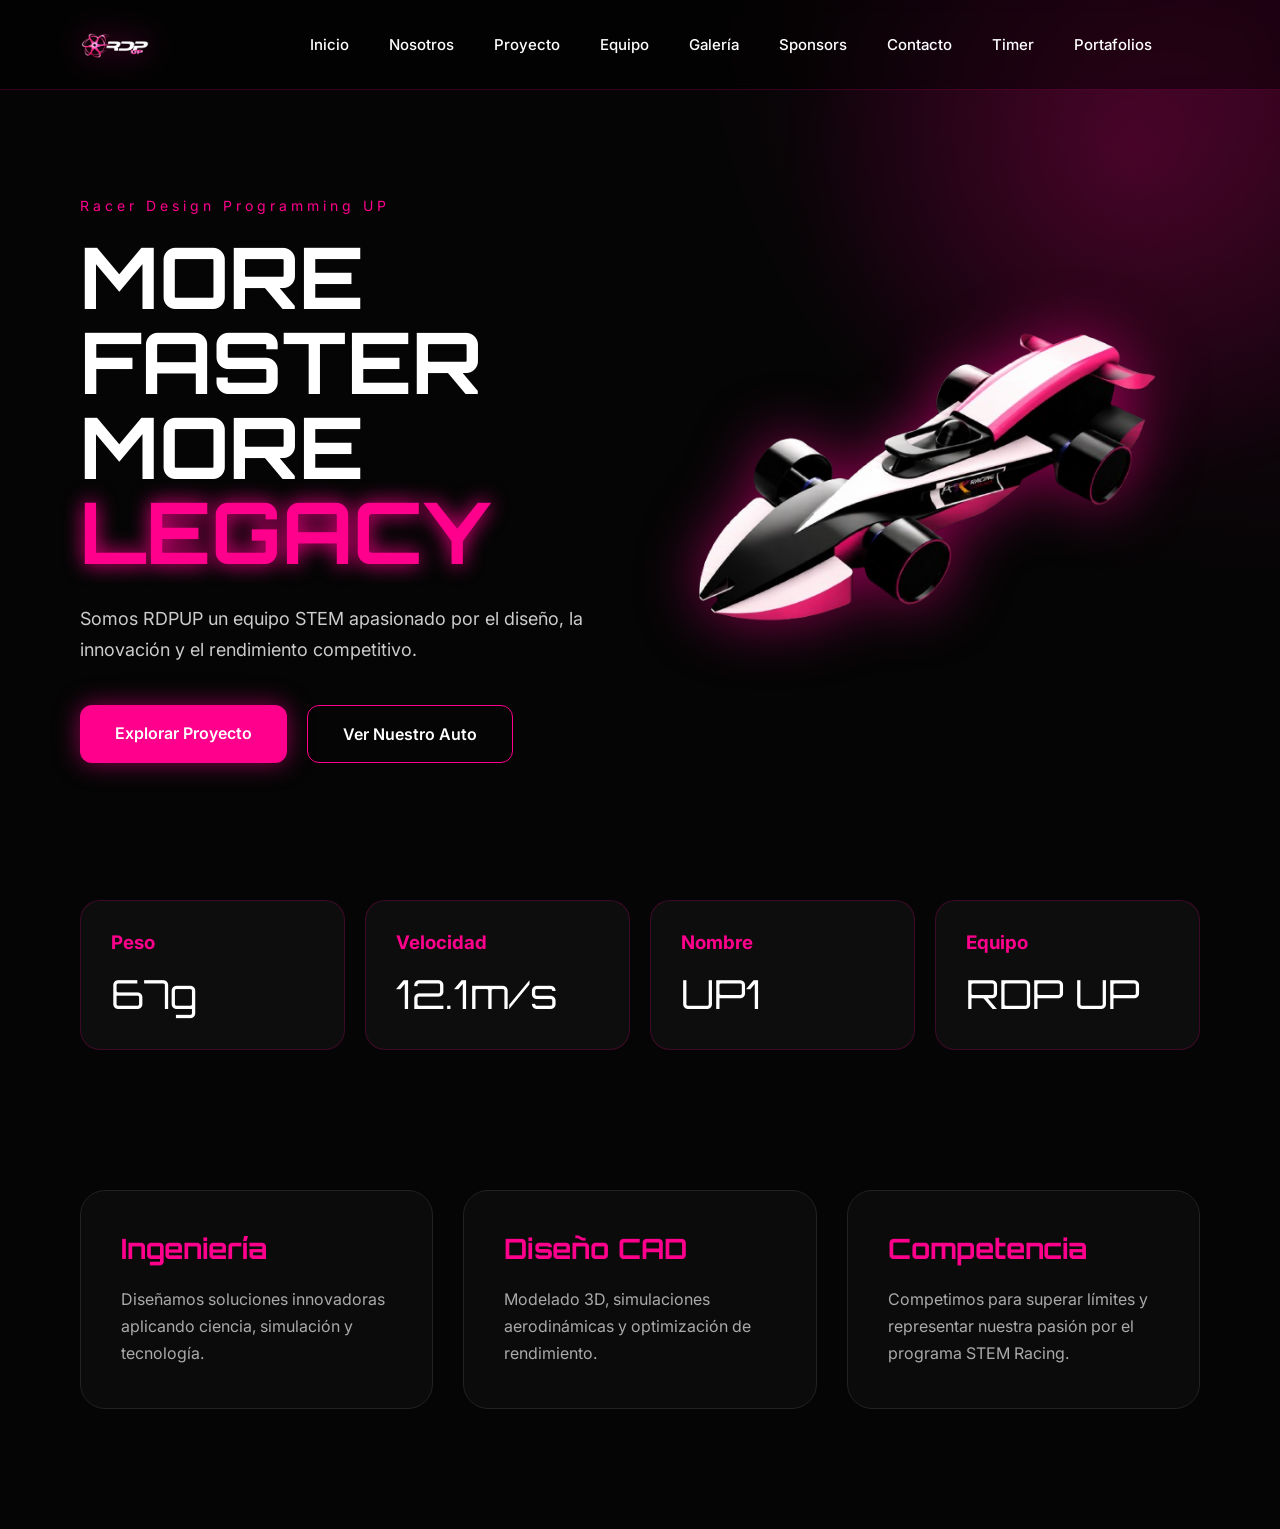
==== commit c69c11ab: "Update subtitle text in index.html" ====
--- a/index.html
+++ b/index.html
@@ -73,7 +73,7 @@
         <div class="hero-text">
 
             <div class="subtitle">
-                Racer Design Programming
+                Racer Design Programming UP
             </div>
 
             <h1>
@@ -188,4 +188,4 @@
 
 </body>
 
-</html>+</html>
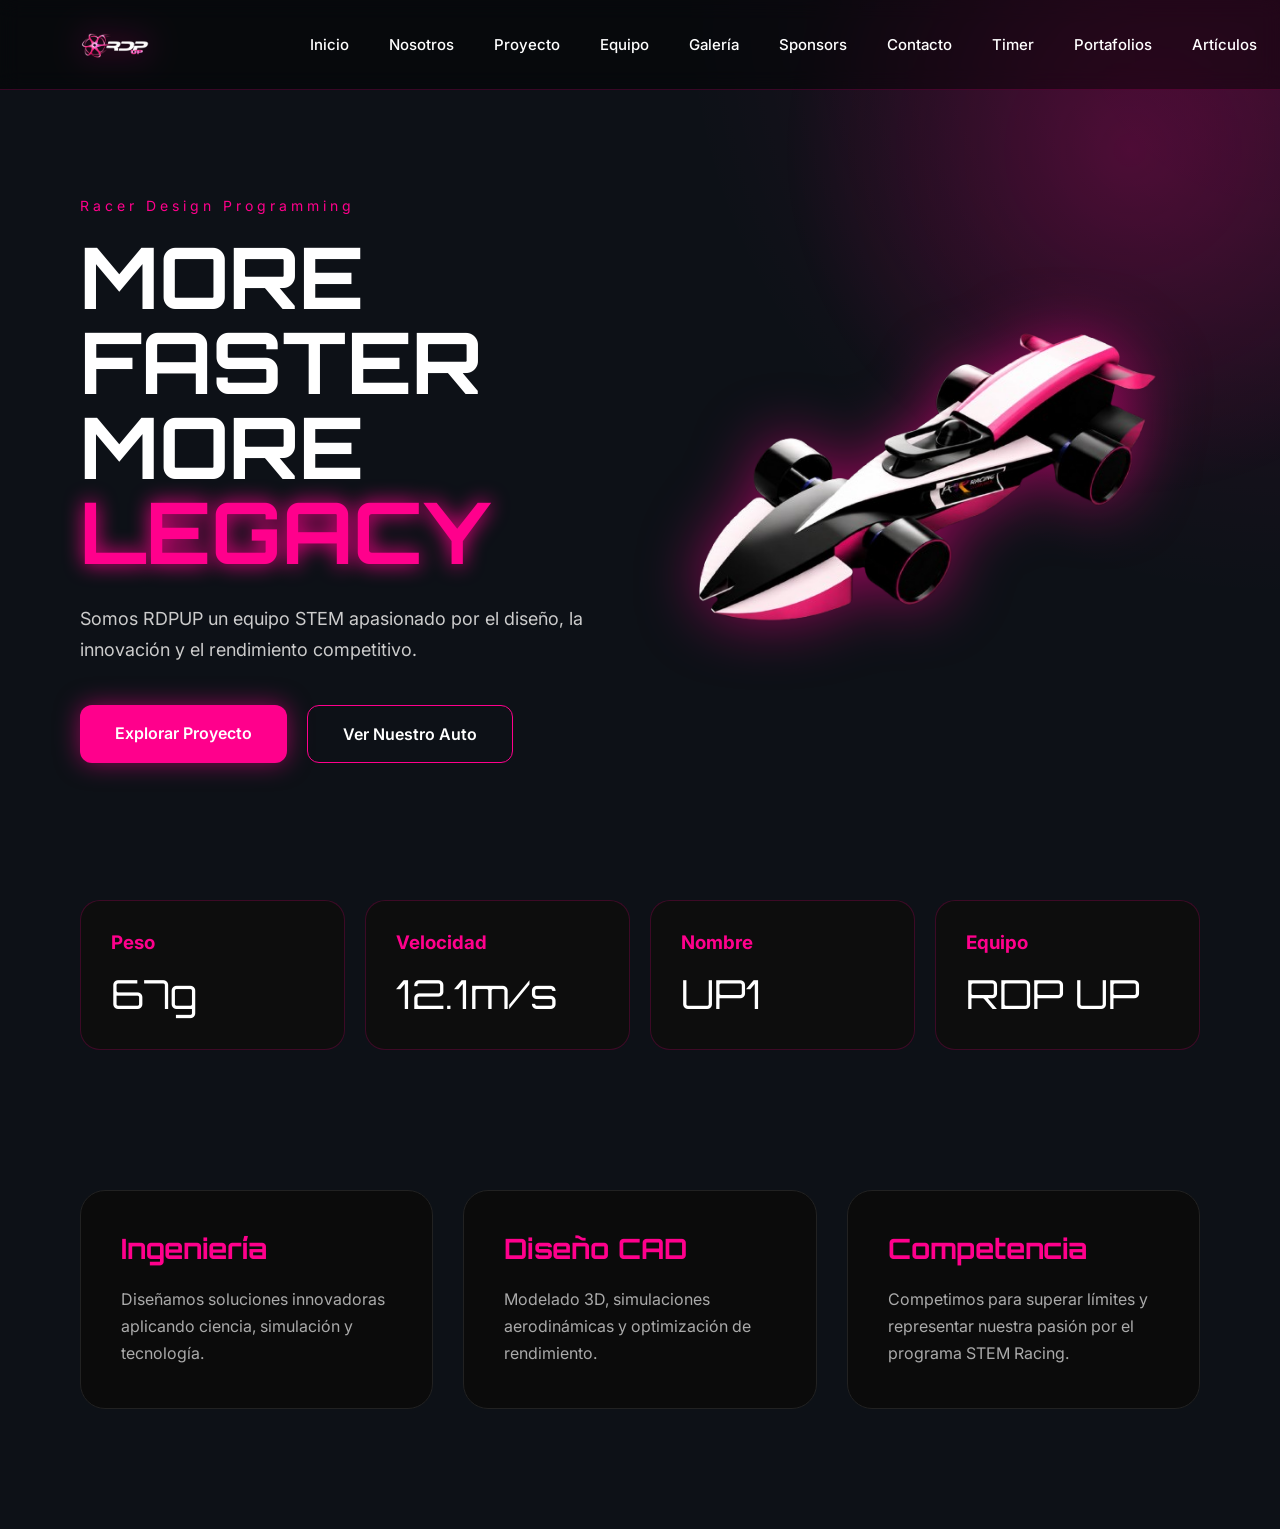
==== commit 5205a7a0: "Segundo commit" ====
--- a/index.html
+++ b/index.html
@@ -62,6 +62,10 @@
 
             <a href="portafolios.html">Portafolios</a>
 
+            <a href="articulos.html">Artículos</a>
+
+            <a href="innovacion.html">Innovación</a>
+
         </div>
 
     </nav>
@@ -73,7 +77,7 @@
         <div class="hero-text">
 
             <div class="subtitle">
-                Racer Design Programming UP
+                Racer Design Programming
             </div>
 
             <h1>
@@ -188,4 +192,4 @@
 
 </body>
 
-</html>
+</html>
--- a/css/style.css
+++ b/css/style.css
@@ -8,7 +8,7 @@
 
     background:
     radial-gradient(circle at top right,#ff008c22,transparent 30%),
-    #050505;
+    #0D1117;
 
     color:white;
 
@@ -563,7 +563,7 @@
 
     background:
     radial-gradient(circle at top right,#ff008c22,transparent 30%),
-    #050505;
+    #0D1117;
 
     color:white;
 
@@ -1845,6 +1845,108 @@
     z-index:2;
 }
 
+/* =========================
+   MODELO 3D SKETCHFAB
+========================= */
+
+.project-video {
+    width: 100%;
+    text-align: center;
+    margin-top: 120px;
+}
+
+.project-video h2 {
+    font-family: 'Orbitron', sans-serif;
+    font-size: 2.2rem;
+    margin-bottom: 20px;
+}
+
+.project-video p {
+    max-width: 800px;
+    margin: 0 auto 40px;
+    line-height: 1.8;
+    opacity: 0.85;
+}
+
+.video-box {
+    width: 100%;
+    max-width: 1200px;
+    margin: 0 auto;
+    padding: 0 20px;
+}
+
+.sketchfab-embed-wrapper {
+    width: 100%;
+    background: rgba(255,255,255,0.03);
+    border: 1px solid rgba(255,0,140,0.25);
+    border-radius: 24px;
+    overflow: hidden;
+    backdrop-filter: blur(10px);
+    box-shadow:
+        0 0 30px rgba(255,0,140,0.15),
+        0 0 60px rgba(255,0,140,0.05);
+}
+
+.sketchfab-embed-wrapper iframe {
+    width: 100%;
+    height: 700px;
+    border: none;
+    display: block;
+}
+
+.sketchfab-embed-wrapper p {
+    padding: 15px;
+    margin: 0 !important;
+}
+
+/* =========================
+   RESPONSIVE
+========================= */
+
+@media (max-width: 992px) {
+
+    .sketchfab-embed-wrapper iframe {
+        height: 550px;
+    }
+
+}
+
+@media (max-width: 768px) {
+
+    .project-video {
+        margin-top: 80px;
+    }
+
+    .project-video h2 {
+        font-size: 1.8rem;
+    }
+
+    .sketchfab-embed-wrapper iframe {
+        height: 450px;
+    }
+
+}
+
+@media (max-width: 480px) {
+
+    .project-video h2 {
+        font-size: 1.5rem;
+    }
+
+    .project-video p {
+        font-size: 0.95rem;
+    }
+
+    .sketchfab-embed-wrapper {
+        border-radius: 18px;
+    }
+
+    .sketchfab-embed-wrapper iframe {
+        height: 320px;
+    }
+
+}
+
 /* ========================= */
 /* FRASE */
 /* ========================= */
@@ -1945,6 +2047,16 @@
     .timeline-section h2{
 
         font-size:34px;
+    }
+
+    .project-video h2{
+
+        font-size:34px;
+    }
+
+    .project-video p{
+
+        font-size:16px;
     }
 
     .project-quote h2{
@@ -2886,7 +2998,7 @@
 
     background:
     radial-gradient(circle at top right,#ff008c22,transparent 30%),
-    #050505;
+    #0D1117;
 
     overflow-x:hidden;
 
@@ -3000,7 +3112,7 @@
 
     height:340px;
 
-    background:#050505;
+    background:#0D1117;
 
     border-radius:24px;
 
@@ -4127,4 +4239,708 @@
 
         font-size:22px;
     }
+}
+
+/* ================================= */
+/* ARTICULOS HERO */
+/* ================================= */
+
+.articulos-hero{
+
+    padding:170px 80px 80px;
+
+    text-align:center;
+}
+
+.articulos-hero h1{
+
+    font-family:'Orbitron',sans-serif;
+
+    font-size:70px;
+
+    color:white;
+
+    margin-bottom:20px;
+
+    text-shadow:0 0 25px #ff008c66;
+}
+
+.articulos-hero p{
+
+    color:#bdbdbd;
+
+    font-size:18px;
+
+    max-width:700px;
+
+    margin:auto;
+
+    line-height:1.8;
+}
+
+/* ================================= */
+/* GRID PRODUCTOS */
+/* ================================= */
+
+.articulos-grid{
+
+    padding:0 80px 100px;
+
+    display:grid;
+
+    grid-template-columns:repeat(2,1fr);
+
+    gap:35px;
+}
+
+/* ================================= */
+/* CARD */
+/* ================================= */
+
+.articulo-card{
+
+    background:#0f141c;
+
+    border:1px solid #ff008c22;
+
+    border-radius:25px;
+
+    padding:30px;
+
+    position:relative;
+
+    overflow:hidden;
+
+    transition:0.4s;
+}
+
+.articulo-card:hover{
+
+    transform:translateY(-10px);
+
+    border-color:#ff008c;
+
+    box-shadow:0 0 35px #ff008c22;
+}
+
+/* ================================= */
+/* BADGE */
+/* ================================= */
+
+.badge{
+
+    position:absolute;
+
+    top:20px;
+    right:20px;
+
+    background:#ff008c;
+
+    color:white;
+
+    font-size:11px;
+
+    font-weight:600;
+
+    padding:8px 14px;
+
+    border-radius:50px;
+
+    letter-spacing:1px;
+}
+
+/* ================================= */
+/* IMAGEN */
+/* ================================= */
+
+.articulo-card img{
+
+    width:100%;
+
+    height:280px;
+
+    object-fit:contain;
+
+    margin-bottom:25px;
+
+    transition:0.4s;
+}
+
+.articulo-card:hover img{
+
+    transform:scale(1.05);
+}
+
+/* ================================= */
+/* TITULO */
+/* ================================= */
+
+.articulo-card h3{
+
+    font-family:'Orbitron',sans-serif;
+
+    color:#ff008c;
+
+    font-size:24px;
+
+    margin-bottom:15px;
+}
+
+/* ================================= */
+/* TEXTO */
+/* ================================= */
+
+.articulo-card p{
+
+    color:#bdbdbd;
+
+    line-height:1.7;
+
+    margin-bottom:25px;
+}
+
+/* ================================= */
+/* PRECIO */
+/* ================================= */
+
+.articulo-card span{
+
+    display:block;
+
+    font-family:'Orbitron',sans-serif;
+
+    font-size:32px;
+
+    color:white;
+
+    text-shadow:0 0 15px #ff008c66;
+}
+
+/* ================================= */
+/* PACK */
+/* ================================= */
+
+.pack-rdp{
+
+    width:calc(100% - 160px);
+
+    margin:auto;
+
+    background:#0f141c;
+
+    border:1px solid #ff008c44;
+
+    border-radius:30px;
+
+    padding:60px;
+
+    text-align:center;
+
+    margin-bottom:120px;
+}
+
+.pack-rdp:hover{
+
+    box-shadow:0 0 50px #ff008c22;
+}
+
+.pack-rdp h2{
+
+    font-family:'Orbitron',sans-serif;
+
+    font-size:42px;
+
+    color:#ff008c;
+
+    margin-bottom:40px;
+}
+
+.pack-rdp img{
+
+    width:100%;
+
+    max-width:500px;
+
+    margin-bottom:40px;
+
+    object-fit:contain;
+}
+
+.pack-rdp ul{
+
+    list-style:none;
+
+    margin-bottom:35px;
+}
+
+.pack-rdp li{
+
+    color:#d4d4d4;
+
+    margin:12px 0;
+
+    font-size:18px;
+}
+
+.pack-rdp span{
+
+    display:block;
+
+    font-family:'Orbitron',sans-serif;
+
+    font-size:50px;
+
+    color:white;
+
+    text-shadow:0 0 25px #ff008c88;
+}
+
+/* ================================= */
+/* CONTACTO */
+/* ================================= */
+
+.articulos-contacto{
+
+    text-align:center;
+
+    padding:0 80px 120px;
+}
+
+.articulos-contacto h2{
+
+    font-family:'Orbitron',sans-serif;
+
+    font-size:42px;
+
+    color:white;
+
+    margin-bottom:20px;
+}
+
+.articulos-contacto p{
+
+    color:#bdbdbd;
+
+    margin-bottom:40px;
+
+    font-size:18px;
+}
+
+/* ================================= */
+/* RESPONSIVE */
+/* ================================= */
+
+@media(max-width:1000px){
+
+    .articulos-grid{
+
+        grid-template-columns:1fr;
+    }
+
+    .pack-rdp{
+
+        width:calc(100% - 50px);
+    }
+
+    .articulos-hero h1{
+
+        font-size:50px;
+    }
+}
+
+@media(max-width:700px){
+
+    .articulos-hero{
+
+        padding:140px 25px 60px;
+    }
+
+    .articulos-grid{
+
+        padding:0 25px 60px;
+    }
+
+    .pack-rdp{
+
+        width:calc(100% - 50px);
+
+        padding:35px 20px;
+    }
+
+    .articulos-contacto{
+
+        padding:0 25px 80px;
+    }
+
+    .articulos-hero h1{
+
+        font-size:38px;
+    }
+
+    .pack-rdp h2{
+
+        font-size:28px;
+    }
+
+    .pack-rdp span{
+
+        font-size:36px;
+    }
+}
+
+/* ================================= */
+/* INNOVACION HERO */
+/* ================================= */
+
+.innovacion-hero{
+
+    padding:180px 80px 100px;
+
+    text-align:center;
+
+    max-width:1000px;
+
+    margin:auto;
+}
+
+.innovacion-hero h1{
+
+    font-family:'Orbitron',sans-serif;
+
+    font-size:90px;
+
+    margin-bottom:25px;
+
+    text-transform:uppercase;
+}
+
+.innovacion-hero h1 span{
+
+    color:#ff008c;
+
+    text-shadow:0 0 20px #ff008c;
+}
+
+.innovacion-hero p{
+
+    max-width:800px;
+
+    margin:auto;
+
+    color:#bfbfbf;
+
+    line-height:1.8;
+
+    font-size:18px;
+}
+
+/* ================================= */
+/* VIDEO */
+/* ================================= */
+
+.innovacion-video{
+
+    padding:0 80px 100px;
+
+    text-align:center;
+}
+
+.innovacion-video h2{
+
+    font-family:'Orbitron',sans-serif;
+
+    color:#ff008c;
+
+    margin-bottom:40px;
+
+    font-size:38px;
+}
+
+.video-container{
+
+    max-width:300px;
+
+    margin:auto;
+
+    border-radius:25px;
+
+    overflow:hidden;
+
+    border:1px solid #ff008c33;
+
+    box-shadow:0 0 30px #ff008c22;
+}
+
+.video-container video{
+
+    width:100%;
+
+    display:block;
+}
+
+/* ================================= */
+/* DESCRIPCION */
+/* ================================= */
+
+.innovacion-descripcion{
+
+    padding:0 80px 100px;
+
+    max-width:1000px;
+
+    margin:auto;
+
+    text-align:center;
+}
+
+.innovacion-descripcion h2{
+
+    font-family:'Orbitron',sans-serif;
+
+    color:#ff008c;
+
+    font-size:42px;
+
+    margin-bottom:35px;
+}
+
+.innovacion-descripcion p{
+
+    color:#cfcfcf;
+
+    line-height:1.9;
+
+    margin-bottom:25px;
+
+    font-size:17px;
+}
+
+/* ================================= */
+/* GRID */
+/* ================================= */
+
+.innovacion-grid{
+
+    padding:0 80px 120px;
+
+    display:grid;
+
+    grid-template-columns:repeat(3,1fr);
+
+    gap:30px;
+}
+
+.innovacion-card{
+
+    background:#0b0b0b;
+
+    border:1px solid #ff008c22;
+
+    border-radius:25px;
+
+    padding:40px;
+
+    transition:0.4s;
+}
+
+.innovacion-card:hover{
+
+    transform:translateY(-10px);
+
+    border-color:#ff008c;
+
+    box-shadow:0 0 35px #ff008c22;
+}
+
+.innovacion-card h3{
+
+    color:#ff008c;
+
+    font-family:'Orbitron',sans-serif;
+
+    margin-bottom:20px;
+
+    font-size:24px;
+}
+
+.innovacion-card p{
+
+    color:#bdbdbd;
+
+    line-height:1.8;
+}
+
+/* ================================= */
+/* BENEFICIOS */
+/* ================================= */
+
+.innovacion-beneficios{
+
+    padding:0 80px 120px;
+}
+
+.innovacion-beneficios h2{
+
+    text-align:center;
+
+    font-family:'Orbitron',sans-serif;
+
+    color:#ff008c;
+
+    font-size:42px;
+
+    margin-bottom:60px;
+}
+
+.beneficios-grid{
+
+    display:grid;
+
+    grid-template-columns:repeat(4,1fr);
+
+    gap:25px;
+}
+
+.beneficio{
+
+    background:#0d0d0d;
+
+    border:1px solid #ff008c22;
+
+    border-radius:20px;
+
+    padding:35px;
+
+    transition:0.4s;
+}
+
+.beneficio:hover{
+
+    transform:translateY(-8px);
+
+    border-color:#ff008c;
+
+    box-shadow:0 0 30px #ff008c22;
+}
+
+.beneficio span{
+
+    font-family:'Orbitron',sans-serif;
+
+    font-size:38px;
+
+    color:#ff008c;
+
+    display:block;
+
+    margin-bottom:20px;
+}
+
+.beneficio h3{
+
+    margin-bottom:15px;
+
+    font-size:22px;
+}
+
+.beneficio p{
+
+    color:#bdbdbd;
+
+    line-height:1.7;
+}
+
+/* ================================= */
+/* FINAL */
+/* ================================= */
+
+.innovacion-final{
+
+    padding:0 80px 140px;
+
+    text-align:center;
+
+    max-width:900px;
+
+    margin:auto;
+}
+
+.innovacion-final h2{
+
+    font-family:'Orbitron',sans-serif;
+
+    font-size:46px;
+
+    color:#ff008c;
+
+    margin-bottom:30px;
+}
+
+.innovacion-final p{
+
+    color:#cfcfcf;
+
+    line-height:1.9;
+
+    margin-bottom:20px;
+
+    font-size:17px;
+}
+
+/* ================================= */
+/* RESPONSIVE */
+/* ================================= */
+
+@media(max-width:1200px){
+
+    .innovacion-grid{
+
+        grid-template-columns:1fr;
+    }
+
+    .beneficios-grid{
+
+        grid-template-columns:repeat(2,1fr);
+    }
+
+    .innovacion-hero h1{
+
+        font-size:70px;
+    }
+}
+
+@media(max-width:700px){
+
+    .innovacion-hero,
+    .innovacion-video,
+    .innovacion-descripcion,
+    .innovacion-beneficios,
+    .innovacion-final{
+
+        padding-left:25px;
+        padding-right:25px;
+    }
+
+    .innovacion-grid{
+
+        padding:0 25px 100px;
+    }
+
+    .innovacion-hero h1{
+
+        font-size:48px;
+    }
+
+    .innovacion-video h2,
+    .innovacion-descripcion h2,
+    .innovacion-beneficios h2,
+    .innovacion-final h2{
+
+        font-size:30px;
+    }
+
+    .beneficios-grid{
+
+        grid-template-columns:1fr;
+    }
 }
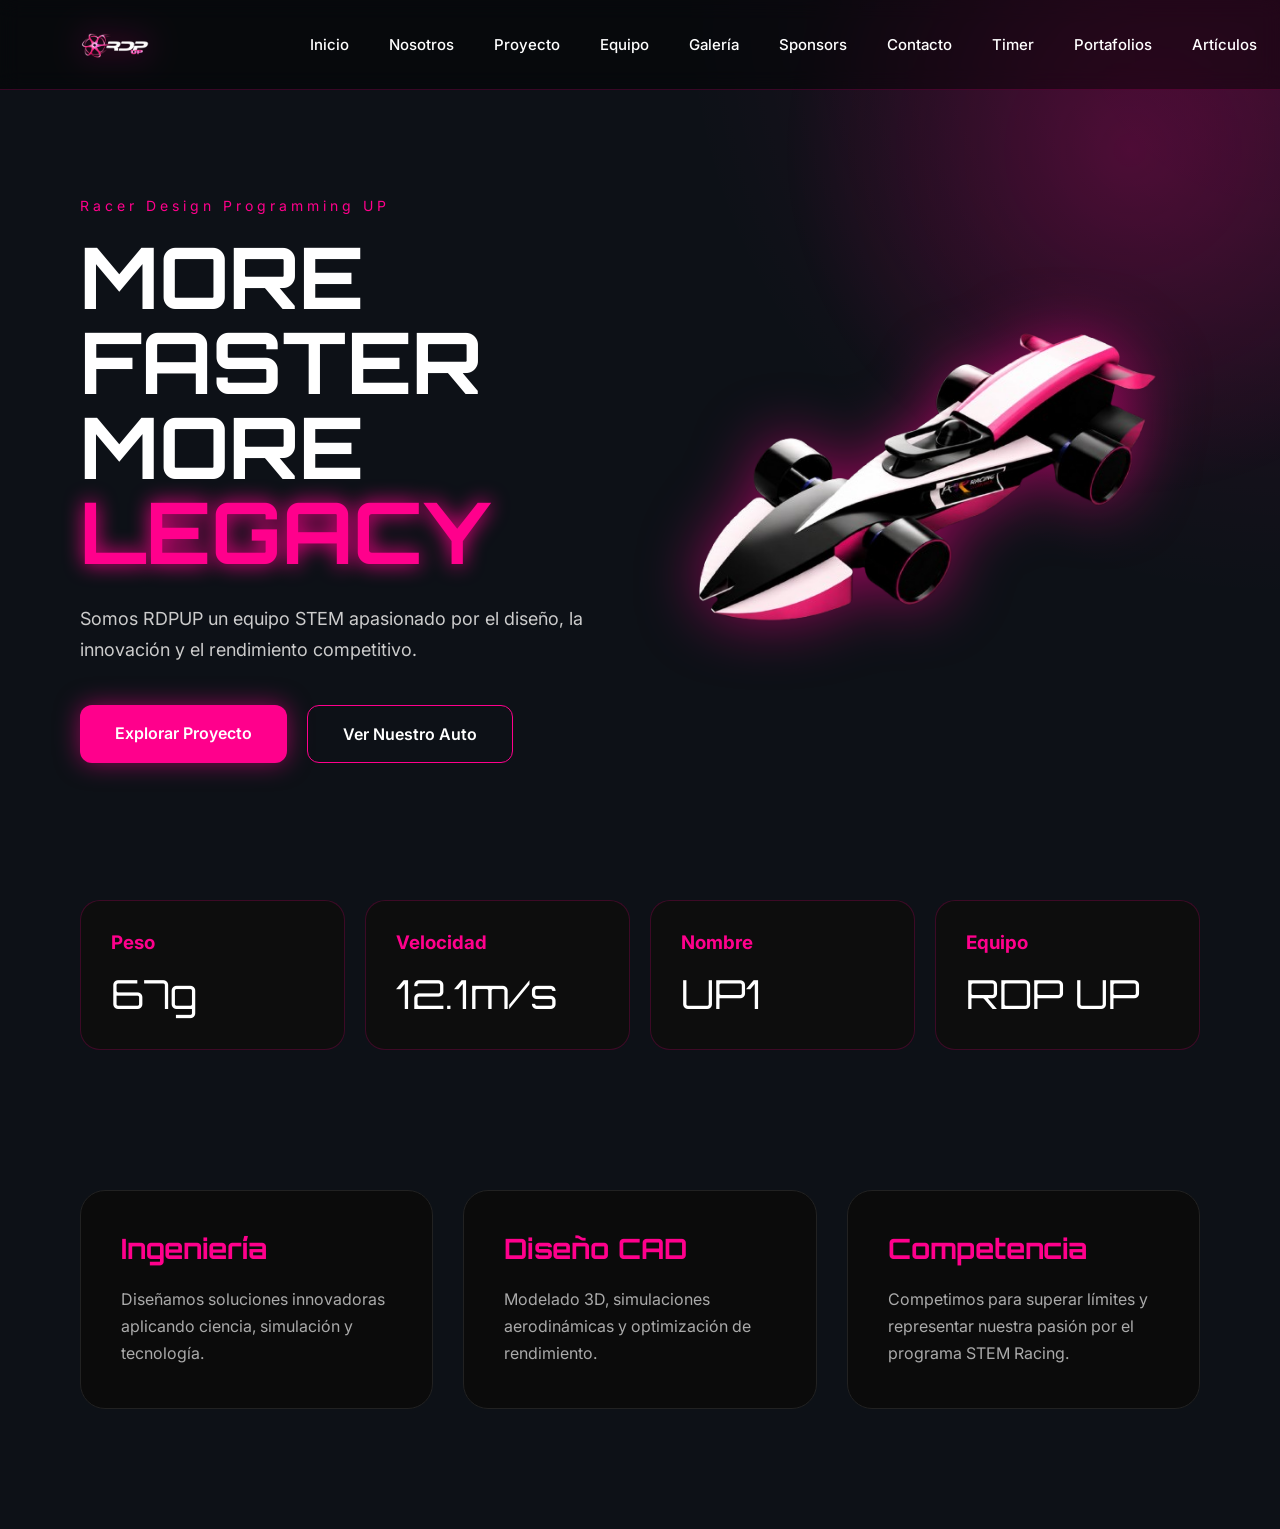
==== commit e760cd3f: "Merge branch 'main' of https://github.com/andr0205/rd" ====
--- a/index.html
+++ b/index.html
@@ -77,7 +77,7 @@
         <div class="hero-text">
 
             <div class="subtitle">
-                Racer Design Programming
+                Racer Design Programming UP
             </div>
 
             <h1>
@@ -192,4 +192,4 @@
 
 </body>
 
-</html>+</html>
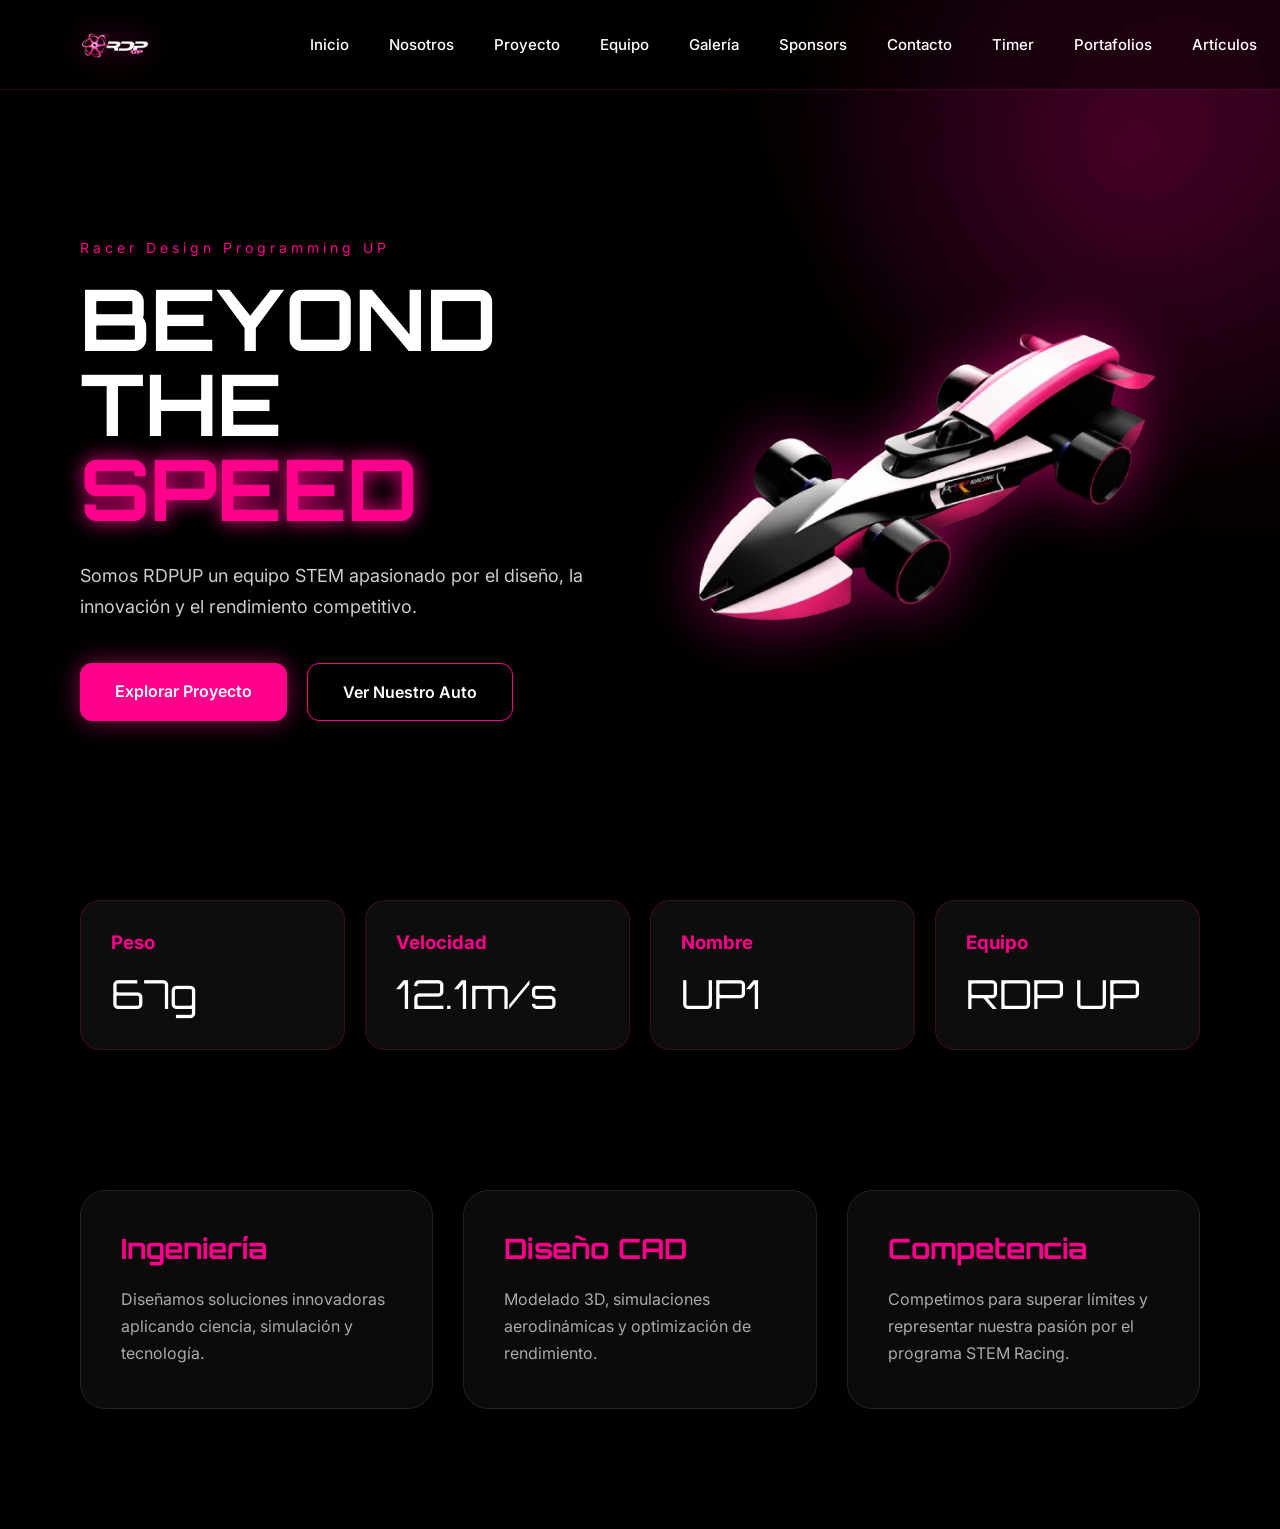
==== commit 3b9424e4: "newesyttt" ====
--- a/index.html
+++ b/index.html
@@ -81,9 +81,9 @@
             </div>
 
             <h1>
-                MORE FASTER<br>
-                MORE<br>
-                <span>LEGACY</span>
+                BEYOND<br>
+                THE<br>
+                <span>SPEED</span>
             </h1>
 
             <p>
--- a/css/style.css
+++ b/css/style.css
@@ -8,7 +8,7 @@
 
     background:
     radial-gradient(circle at top right,#ff008c22,transparent 30%),
-    #0D1117;
+    #000000;
 
     color:white;
 
@@ -563,7 +563,7 @@
 
     background:
     radial-gradient(circle at top right,#ff008c22,transparent 30%),
-    #0D1117;
+    #000000;
 
     color:white;
 
@@ -2998,7 +2998,7 @@
 
     background:
     radial-gradient(circle at top right,#ff008c22,transparent 30%),
-    #0D1117;
+    #000000;
 
     overflow-x:hidden;
 
@@ -3112,7 +3112,7 @@
 
     height:340px;
 
-    background:#0D1117;
+    background:#000000;
 
     border-radius:24px;
 
